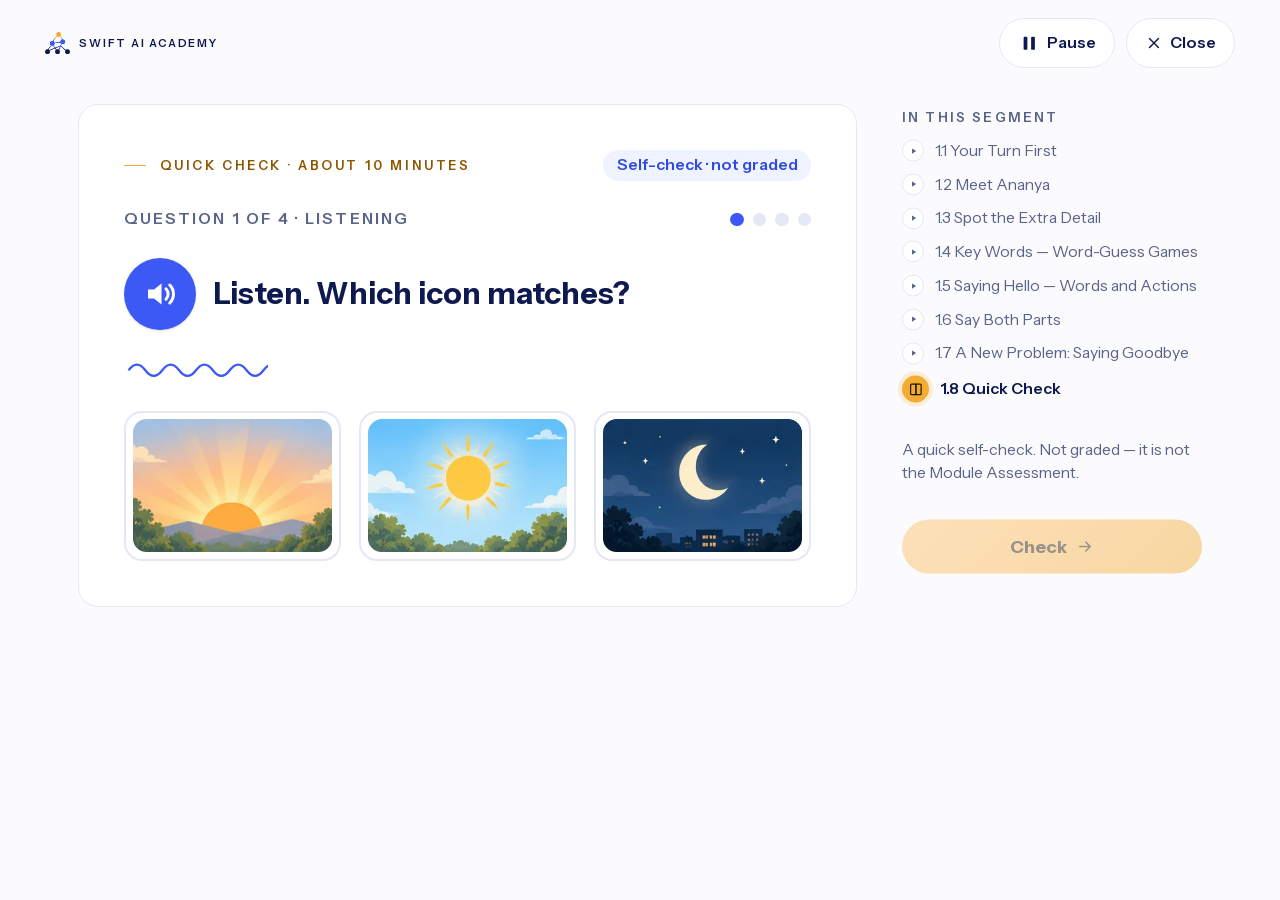
==== index.html @ 7e488913 "Quiz 1: Stage 1.8 Quick Check (static site) Module 1, Segment 1, Stage 1.8 (COM-M1-QZ-01) in the Swi" ====
<!DOCTYPE html><html lang="en" class="Vgh3NW_variable NKU_Lq_variable h-full antialiased"><head><meta charSet="utf-8"/><meta name="viewport" content="width=device-width, initial-scale=1"/><link rel="preload" href="./_next/static/media/dc6d2a64e9dbf3bc-s.p.3mjzw95c0-_52.woff2" as="font" crossorigin="" type="font/woff2"/><link rel="preload" href="./_next/static/media/f06bf9da926bae75-s.p.2874ccu1_u7jf.woff2" as="font" crossorigin="" type="font/woff2"/><link rel="stylesheet" href="./_next/static/chunks/2zekcotktfv7-.css" data-precedence="next"/><link rel="preload" as="script" fetchPriority="low" href="./_next/static/chunks/3333gs1h_w689.js"/><script src="./_next/static/chunks/40dt_obvaaqts.js" async=""></script><script src="./_next/static/chunks/3dmm3v_fq28gc.js" async=""></script><script src="./_next/static/chunks/turbopack-1gg8ko_ilveme.js" async=""></script><script src="./_next/static/chunks/0umf92h1sb77c.js" async=""></script><script src="./_next/static/chunks/3n9d0jn3egh4s.js" async=""></script><title>Meeting Someone New</title><meta name="description" content="Everyday Workplace Communication — Module 1, Segment 1, Stages 1.1–1.8."/><link rel="icon" href="/favicon.ico?favicon.117ezoe8m31dk.ico" sizes="48x48" type="image/x-icon"/><meta name="next-size-adjust" content=""/><script src="./_next/static/chunks/0cz1d0mv5g_q7.js" noModule=""></script></head><body class="min-h-full"><div hidden=""><!--$--><!--/$--></div><!--$--><!--/$--><script id="_R_">(globalThis["TURBOPACK"] || (globalThis["TURBOPACK"] = [])).push({"otherChunks":["static/chunks/3333gs1h_w689.js","static/chunks/40dt_obvaaqts.js","static/chunks/3dmm3v_fq28gc.js"],"runtimeModuleIds":[94553]});</script><script src="./_next/static/chunks/3333gs1h_w689.js" async=""></script><script>(self.__next_f=self.__next_f||[]).push([0])</script><script>self.__next_f.push([1,"1:\"$Sreact.fragment\"\n2:\"./_next/static/chunks/0umf92h1sb77c.js\"\n3:I[39756,[\"$2\"],\"default\"]\n4:I[37457,[\"$2\"],\"default\"]\n6:\"./_next/static/chunks/3n9d0jn3egh4s.js\"\n7:I[2035,[\"$2\",\"$6\"],\"StandaloneStage\"]\n8:I[97367,[\"$2\"],\"OutletBoundary\"]\n9:\"$Sreact.suspense\"\nb:\"ViewportBoundary\"\nc:I[97367,[\"$2\"],\"$b\"]\ne:\"MetadataBoundary\"\nf:I[97367,[\"$2\"],\"$e\"]\n11:I[68027,[\"$2\"],\"default\",1]\n:HL[\"./_next/static/chunks/2zekcotktfv7-.css\",\"style\"]\n:HL[\"./_next/static/media/dc6d2a64e9dbf3bc-s.p.3mjzw95c0-_52.woff2\",\"font\",{\"crossOrigin\":\"\",\"type\":\"font/woff2\"}]\n:HL[\"./_next/static/media/f06bf9da926bae75-s.p.2874ccu1_u7jf.woff2\",\"font\",{\"crossOrigin\":\"\",\"type\":\"font/woff2\"}]\n5:[[\"children\",{\"s\":\"__PAGE__\",\"h\":512,\"d\":{\"r\":[\"$\",\"$1\",\"c\",{\"children\":[[\"$\",\"$L7\",null,{\"entry\":\"1.8\"}],[[\"$\",\"script\",\"script-0\",{\"src\":\"./_next/static/chunks/3n9d0jn3egh4s.js\",\"async\":true,\"nonce\":\"$undefined\"}]],[\"$\",\"$L8\",null,{\"children\":[\"$\",\"$9\",null,{\"name\":\"Next.MetadataOutlet\",\"children\":\"$@a\"}]}]]}],\"p\":false,\"v\":null}}]]\n0:{\"P\":null,\"c\":[\"\",\"\"],\"q\":\"\",\"i\":false,\"t\":{\"t\":{\"s\":\"\",\"h\":528,\"d\":{\"r\":[\"$\",\"$1\",\"c\",{\"children\":[[[\"$\",\"link\",\"0\",{\"rel\":\"stylesheet\",\"href\":\"./_next/static/chunks/2zekcotktfv7-.css\",\"precedence\":\"next\",\"crossOrigin\":\"$undefined\",\"nonce\":\"$undefined\"}],[\"$\",\"script\",\"script-0\",{\"src\":\"./_next/static/chunks/0umf92h1sb77c.js\",\"async\":true,\"nonce\":\"$undefined\"}]],[\"$\",\"html\",null,{\"lang\":\"en\",\"className\":\"Vgh3NW_variable NKU_Lq_variable h-full antialiased\",\"children\":[\"$\",\"body\",null,{\"className\":\"min-h-full\",\"children\":[\"$\",\"$L3\",null,{\"parallelRouterKey\":\"children\",\"error\":\"$undefined\",\"errorStyles\":\"$undefined\",\"errorScripts\":\"$undefined\",\"template\":[\"$\",\"$L4\",null,{}],\"templateStyles\":\"$undefined\",\"templateScripts\":\"$undefined\",\"notFound\":[[[\"$\",\"title\",null,{\"children\":\"404: This page could not be found.\"}],[\"$\",\"div\",null,{\"style\":{\"fontFamily\":\"system-ui,\\\"Segoe UI\\\",Roboto,Helvetica,Arial,sans-serif,\\\"Apple Color Emoji\\\",\\\"Segoe UI Emoji\\\"\",\"height\":\"100vh\",\"textAlign\":\"center\",\"display\":\"flex\",\"flexDirection\":\"column\",\"alignItems\":\"center\",\"justifyContent\":\"center\"},\"children\":[\"$\",\"div\",null,{\"children\":[[\"$\",\"style\",null,{\"dangerouslySetInnerHTML\":{\"__html\":\"body{color:#000;background:#fff;margin:0}.next-error-h1{border-right:1px solid rgba(0,0,0,.3)}@media (prefers-color-scheme:dark){body{color:#fff;background:#000}.next-error-h1{border-right:1px solid rgba(255,255,255,.3)}}\"}}],[\"$\",\"h1\",null,{\"className\":\"next-error-h1\",\"style\":{\"display\":\"inline-block\",\"margin\":\"0 20px 0 0\",\"padding\":\"0 23px 0 0\",\"fontSize\":24,\"fontWeight\":500,\"verticalAlign\":\"top\",\"lineHeight\":\"49px\"},\"children\":404}],[\"$\",\"div\",null,{\"style\":{\"display\":\"inline-block\"},\"children\":[\"$\",\"h2\",null,{\"style\":{\"fontSize\":14,\"fontWeight\":400,\"lineHeight\":\"49px\",\"margin\":0},\"children\":\"This page could not be found.\"}]}]]}]}]],[]],\"forbidden\":\"$undefined\",\"unauthorized\":\"$undefined\"}]}]}]]}],\"p\":false,\"v\":null},\"c\":\"$Q5\"},\"h\":{\"r\":[\"$\",\"$1\",\"h\",{\"children\":[null,[\"$\",\"$Lc\",null,{\"children\":\"$Ld\"}],[\"$\",\"$Lf\",null,{\"children\":[[\"$\",\"div\",null,{\"hidden\":true,\"children\":[\"$\",\"$9\",null,{\"name\":\"Next.Metadata\",\"children\":\"$L10\"}]}],null]}],[\"$\",\"meta\",null,{\"name\":\"next-size-adjust\",\"content\":\"\"}]]}],\"p\":false,\"v\":null}},\"m\":\"$undefined\",\"G\":[\"$11\",[[\"$\",\"link\",\"0\",{\"rel\":\"stylesheet\",\"href\":\"./_next/static/chunks/2zekcotktfv7-.css\",\"precedence\":\"next\",\"crossOrigin\":\"$undefined\",\"nonce\":\"$undefined\"}]]],\"S\":true,\"r\":\"$undefined\",\"s\":\"$undefined\",\"a\":\"$undefined\",\"l\":\"$undefined\",\"p\":\"$undefined\",\"d\":\"$undefined\",\"b\":\"nm22afV9QhlVE7c2vK9z-\"}\nd:[[\"$\",\"meta\",\"0\",{\"charSet\":\"utf-8\"}],[\"$\",\"meta\",\"1\",{\"name\":\"viewport\",\"content\":\"width=device-width, initial-scale=1\"}]]\n12:I[27201,[\"$2\"],\"IconMark\"]\na:null\n10:[[\"$\",\"title\",\"0\",{\"children\":\"Meeting Someone New\"}],[\"$\",\"meta\",\"1\",{\"name\":\"description\",\"content\":\"Everyday Workplace Communication — Module 1, Segment 1, Stages 1.1–1.8.\"}],[\"$\",\"link\",\"2\",{\"rel\":\"icon\",\"href\":\"/favicon.ico?favicon.117ezoe8m31dk.ico\",\"sizes\":\"48x48\",\"type\":\"image/x-icon\"}],[\"$\",\"$L12\",\"3\",{}]]\n"])</script></body></html>
---- _next/static/chunks/2zekcotktfv7-.css ----
@font-face{font-family:Noto Sans;font-style:normal;font-weight:400;font-stretch:100%;font-display:swap;src:url(../media/d0daeb77ad486505-s.1qp4msj8oy5kg.woff2)format("woff2");unicode-range:U+460-52F,U+1C80-1C8A,U+20B4,U+2DE0-2DFF,U+A640-A69F,U+FE2E-FE2F}@font-face{font-family:Noto Sans;font-style:normal;font-weight:400;font-stretch:100%;font-display:swap;src:url(../media/13c8bea787795a91-s.1undqm_-sukdc.woff2)format("woff2");unicode-range:U+301,U+400-45F,U+490-491,U+4B0-4B1,U+2116}@font-face{font-family:Noto Sans;font-style:normal;font-weight:400;font-stretch:100%;font-display:swap;src:url(../media/fb34704f4f4f68ab-s.3giajfo5uv2ys.woff2)format("woff2");unicode-range:U+900-97F,U+1CD0-1CF4,U+1CF7-1CF9,U+200C-200D,U+20A8,U+20B9,U+20F0,U+25CC,U+A830-A839,U+A8E0-A8FF,U+11B00-11B0A}@font-face{font-family:Noto Sans;font-style:normal;font-weight:400;font-stretch:100%;font-display:swap;src:url(../media/26229c3b890d5b41-s.2bg48w3oiort5.woff2)format("woff2");unicode-range:U+1F??}@font-face{font-family:Noto Sans;font-style:normal;font-weight:400;font-stretch:100%;font-display:swap;src:url(../media/ec173da4e4ac482c-s.1f0d9os9qfevp.woff2)format("woff2");unicode-range:U+370-377,U+37A-37F,U+384-38A,U+38C,U+38E-3A1,U+3A3-3FF}@font-face{font-family:Noto Sans;font-style:normal;font-weight:400;font-stretch:100%;font-display:swap;src:url(../media/eca1cc1e672884b5-s.28-lxb4pyxwvn.woff2)format("woff2");unicode-range:U+102-103,U+110-111,U+128-129,U+168-169,U+1A0-1A1,U+1AF-1B0,U+300-301,U+303-304,U+308-309,U+323,U+329,U+1EA0-1EF9,U+20AB}@font-face{font-family:Noto Sans;font-style:normal;font-weight:400;font-stretch:100%;font-display:swap;src:url(../media/05ce0245cbf07d46-s.1__0ydqd-xg_4.woff2)format("woff2");unicode-range:U+100-2BA,U+2BD-2C5,U+2C7-2CC,U+2CE-2D7,U+2DD-2FF,U+304,U+308,U+329,U+1D00-1DBF,U+1E00-1E9F,U+1EF2-1EFF,U+2020,U+20A0-20AB,U+20AD-20C4,U+2113,U+2C60-2C7F,U+A720-A7FF}@font-face{font-family:Noto Sans;font-style:normal;font-weight:400;font-stretch:100%;font-display:swap;src:url(../media/dc6d2a64e9dbf3bc-s.p.3mjzw95c0-_52.woff2)format("woff2");unicode-range:U+??,U+131,U+152-153,U+2BB-2BC,U+2C6,U+2DA,U+2DC,U+304,U+308,U+329,U+2000-206F,U+20AC,U+2122,U+2191,U+2193,U+2212,U+2215,U+FEFF,U+FFFD}@font-face{font-family:Noto Sans;font-style:normal;font-weight:500;font-stretch:100%;font-display:swap;src:url(../media/d0daeb77ad486505-s.1qp4msj8oy5kg.woff2)format("woff2");unicode-range:U+460-52F,U+1C80-1C8A,U+20B4,U+2DE0-2DFF,U+A640-A69F,U+FE2E-FE2F}@font-face{font-family:Noto Sans;font-style:normal;font-weight:500;font-stretch:100%;font-display:swap;src:url(../media/13c8bea787795a91-s.1undqm_-sukdc.woff2)format("woff2");unicode-range:U+301,U+400-45F,U+490-491,U+4B0-4B1,U+2116}@font-face{font-family:Noto Sans;font-style:normal;font-weight:500;font-stretch:100%;font-display:swap;src:url(../media/fb34704f4f4f68ab-s.3giajfo5uv2ys.woff2)format("woff2");unicode-range:U+900-97F,U+1CD0-1CF4,U+1CF7-1CF9,U+200C-200D,U+20A8,U+20B9,U+20F0,U+25CC,U+A830-A839,U+A8E0-A8FF,U+11B00-11B0A}@font-face{font-family:Noto Sans;font-style:normal;font-weight:500;font-stretch:100%;font-display:swap;src:url(../media/26229c3b890d5b41-s.2bg48w3oiort5.woff2)format("woff2");unicode-range:U+1F??}@font-face{font-family:Noto Sans;font-style:normal;font-weight:500;font-stretch:100%;font-display:swap;src:url(../media/ec173da4e4ac482c-s.1f0d9os9qfevp.woff2)format("woff2");unicode-range:U+370-377,U+37A-37F,U+384-38A,U+38C,U+38E-3A1,U+3A3-3FF}@font-face{font-family:Noto Sans;font-style:normal;font-weight:500;font-stretch:100%;font-display:swap;src:url(../media/eca1cc1e672884b5-s.28-lxb4pyxwvn.woff2)format("woff2");unicode-range:U+102-103,U+110-111,U+128-129,U+168-169,U+1A0-1A1,U+1AF-1B0,U+300-301,U+303-304,U+308-309,U+323,U+329,U+1EA0-1EF9,U+20AB}@font-face{font-family:Noto Sans;font-style:normal;font-weight:500;font-stretch:100%;font-display:swap;src:url(../media/05ce0245cbf07d46-s.1__0ydqd-xg_4.woff2)format("woff2");unicode-range:U+100-2BA,U+2BD-2C5,U+2C7-2CC,U+2CE-2D7,U+2DD-2FF,U+304,U+308,U+329,U+1D00-1DBF,U+1E00-1E9F,U+1EF2-1EFF,U+2020,U+20A0-20AB,U+20AD-20C4,U+2113,U+2C60-2C7F,U+A720-A7FF}@font-face{font-family:Noto Sans;font-style:normal;font-weight:500;font-stretch:100%;font-display:swap;src:url(../media/dc6d2a64e9dbf3bc-s.p.3mjzw95c0-_52.woff2)format("woff2");unicode-range:U+??,U+131,U+152-153,U+2BB-2BC,U+2C6,U+2DA,U+2DC,U+304,U+308,U+329,U+2000-206F,U+20AC,U+2122,U+2191,U+2193,U+2212,U+2215,U+FEFF,U+FFFD}@font-face{font-family:Noto Sans;font-style:normal;font-weight:600;font-stretch:100%;font-display:swap;src:url(../media/d0daeb77ad486505-s.1qp4msj8oy5kg.woff2)format("woff2");unicode-range:U+460-52F,U+1C80-1C8A,U+20B4,U+2DE0-2DFF,U+A640-A69F,U+FE2E-FE2F}@font-face{font-family:Noto Sans;font-style:normal;font-weight:600;font-stretch:100%;font-display:swap;src:url(../media/13c8bea787795a91-s.1undqm_-sukdc.woff2)format("woff2");unicode-range:U+301,U+400-45F,U+490-491,U+4B0-4B1,U+2116}@font-face{font-family:Noto Sans;font-style:normal;font-weight:600;font-stretch:100%;font-display:swap;src:url(../media/fb34704f4f4f68ab-s.3giajfo5uv2ys.woff2)format("woff2");unicode-range:U+900-97F,U+1CD0-1CF4,U+1CF7-1CF9,U+200C-200D,U+20A8,U+20B9,U+20F0,U+25CC,U+A830-A839,U+A8E0-A8FF,U+11B00-11B0A}@font-face{font-family:Noto Sans;font-style:normal;font-weight:600;font-stretch:100%;font-display:swap;src:url(../media/26229c3b890d5b41-s.2bg48w3oiort5.woff2)format("woff2");unicode-range:U+1F??}@font-face{font-family:Noto Sans;font-style:normal;font-weight:600;font-stretch:100%;font-display:swap;src:url(../media/ec173da4e4ac482c-s.1f0d9os9qfevp.woff2)format("woff2");unicode-range:U+370-377,U+37A-37F,U+384-38A,U+38C,U+38E-3A1,U+3A3-3FF}@font-face{font-family:Noto Sans;font-style:normal;font-weight:600;font-stretch:100%;font-display:swap;src:url(../media/eca1cc1e672884b5-s.28-lxb4pyxwvn.woff2)format("woff2");unicode-range:U+102-103,U+110-111,U+128-129,U+168-169,U+1A0-1A1,U+1AF-1B0,U+300-301,U+303-304,U+308-309,U+323,U+329,U+1EA0-1EF9,U+20AB}@font-face{font-family:Noto Sans;font-style:normal;font-weight:600;font-stretch:100%;font-display:swap;src:url(../media/05ce0245cbf07d46-s.1__0ydqd-xg_4.woff2)format("woff2");unicode-range:U+100-2BA,U+2BD-2C5,U+2C7-2CC,U+2CE-2D7,U+2DD-2FF,U+304,U+308,U+329,U+1D00-1DBF,U+1E00-1E9F,U+1EF2-1EFF,U+2020,U+20A0-20AB,U+20AD-20C4,U+2113,U+2C60-2C7F,U+A720-A7FF}@font-face{font-family:Noto Sans;font-style:normal;font-weight:600;font-stretch:100%;font-display:swap;src:url(../media/dc6d2a64e9dbf3bc-s.p.3mjzw95c0-_52.woff2)format("woff2");unicode-range:U+??,U+131,U+152-153,U+2BB-2BC,U+2C6,U+2DA,U+2DC,U+304,U+308,U+329,U+2000-206F,U+20AC,U+2122,U+2191,U+2193,U+2212,U+2215,U+FEFF,U+FFFD}@font-face{font-family:Noto Sans;font-style:normal;font-weight:700;font-stretch:100%;font-display:swap;src:url(../media/d0daeb77ad486505-s.1qp4msj8oy5kg.woff2)format("woff2");unicode-range:U+460-52F,U+1C80-1C8A,U+20B4,U+2DE0-2DFF,U+A640-A69F,U+FE2E-FE2F}@font-face{font-family:Noto Sans;font-style:normal;font-weight:700;font-stretch:100%;font-display:swap;src:url(../media/13c8bea787795a91-s.1undqm_-sukdc.woff2)format("woff2");unicode-range:U+301,U+400-45F,U+490-491,U+4B0-4B1,U+2116}@font-face{font-family:Noto Sans;font-style:normal;font-weight:700;font-stretch:100%;font-display:swap;src:url(../media/fb34704f4f4f68ab-s.3giajfo5uv2ys.woff2)format("woff2");unicode-range:U+900-97F,U+1CD0-1CF4,U+1CF7-1CF9,U+200C-200D,U+20A8,U+20B9,U+20F0,U+25CC,U+A830-A839,U+A8E0-A8FF,U+11B00-11B0A}@font-face{font-family:Noto Sans;font-style:normal;font-weight:700;font-stretch:100%;font-display:swap;src:url(../media/26229c3b890d5b41-s.2bg48w3oiort5.woff2)format("woff2");unicode-range:U+1F??}@font-face{font-family:Noto Sans;font-style:normal;font-weight:700;font-stretch:100%;font-display:swap;src:url(../media/ec173da4e4ac482c-s.1f0d9os9qfevp.woff2)format("woff2");unicode-range:U+370-377,U+37A-37F,U+384-38A,U+38C,U+38E-3A1,U+3A3-3FF}@font-face{font-family:Noto Sans;font-style:normal;font-weight:700;font-stretch:100%;font-display:swap;src:url(../media/eca1cc1e672884b5-s.28-lxb4pyxwvn.woff2)format("woff2");unicode-range:U+102-103,U+110-111,U+128-129,U+168-169,U+1A0-1A1,U+1AF-1B0,U+300-301,U+303-304,U+308-309,U+323,U+329,U+1EA0-1EF9,U+20AB}@font-face{font-family:Noto Sans;font-style:normal;font-weight:700;font-stretch:100%;font-display:swap;src:url(../media/05ce0245cbf07d46-s.1__0ydqd-xg_4.woff2)format("woff2");unicode-range:U+100-2BA,U+2BD-2C5,U+2C7-2CC,U+2CE-2D7,U+2DD-2FF,U+304,U+308,U+329,U+1D00-1DBF,U+1E00-1E9F,U+1EF2-1EFF,U+2020,U+20A0-20AB,U+20AD-20C4,U+2113,U+2C60-2C7F,U+A720-A7FF}@font-face{font-family:Noto Sans;font-style:normal;font-weight:700;font-stretch:100%;font-display:swap;src:url(../media/dc6d2a64e9dbf3bc-s.p.3mjzw95c0-_52.woff2)format("woff2");unicode-range:U+??,U+131,U+152-153,U+2BB-2BC,U+2C6,U+2DA,U+2DC,U+304,U+308,U+329,U+2000-206F,U+20AC,U+2122,U+2191,U+2193,U+2212,U+2215,U+FEFF,U+FFFD}@font-face{font-family:Noto Sans Fallback;src:local(Arial);ascent-override:100.54%;descent-override:27.56%;line-gap-override:0.0%;size-adjust:106.33%}.Vgh3NW_className{font-family:Noto Sans,Noto Sans Fallback;font-style:normal}.Vgh3NW_variable{--font-noto:"Noto Sans", "Noto Sans Fallback"}
@font-face{font-family:Instrument Sans;font-style:normal;font-weight:400;font-stretch:100%;font-display:swap;src:url(../media/c7f47671e39f7787-s.0klc_mi0-5f4_.woff2)format("woff2");unicode-range:U+100-2BA,U+2BD-2C5,U+2C7-2CC,U+2CE-2D7,U+2DD-2FF,U+304,U+308,U+329,U+1D00-1DBF,U+1E00-1E9F,U+1EF2-1EFF,U+2020,U+20A0-20AB,U+20AD-20C4,U+2113,U+2C60-2C7F,U+A720-A7FF}@font-face{font-family:Instrument Sans;font-style:normal;font-weight:400;font-stretch:100%;font-display:swap;src:url(../media/f06bf9da926bae75-s.p.2874ccu1_u7jf.woff2)format("woff2");unicode-range:U+??,U+131,U+152-153,U+2BB-2BC,U+2C6,U+2DA,U+2DC,U+304,U+308,U+329,U+2000-206F,U+20AC,U+2122,U+2191,U+2193,U+2212,U+2215,U+FEFF,U+FFFD}@font-face{font-family:Instrument Sans;font-style:normal;font-weight:500;font-stretch:100%;font-display:swap;src:url(../media/c7f47671e39f7787-s.0klc_mi0-5f4_.woff2)format("woff2");unicode-range:U+100-2BA,U+2BD-2C5,U+2C7-2CC,U+2CE-2D7,U+2DD-2FF,U+304,U+308,U+329,U+1D00-1DBF,U+1E00-1E9F,U+1EF2-1EFF,U+2020,U+20A0-20AB,U+20AD-20C4,U+2113,U+2C60-2C7F,U+A720-A7FF}@font-face{font-family:Instrument Sans;font-style:normal;font-weight:500;font-stretch:100%;font-display:swap;src:url(../media/f06bf9da926bae75-s.p.2874ccu1_u7jf.woff2)format("woff2");unicode-range:U+??,U+131,U+152-153,U+2BB-2BC,U+2C6,U+2DA,U+2DC,U+304,U+308,U+329,U+2000-206F,U+20AC,U+2122,U+2191,U+2193,U+2212,U+2215,U+FEFF,U+FFFD}@font-face{font-family:Instrument Sans;font-style:normal;font-weight:600;font-stretch:100%;font-display:swap;src:url(../media/c7f47671e39f7787-s.0klc_mi0-5f4_.woff2)format("woff2");unicode-range:U+100-2BA,U+2BD-2C5,U+2C7-2CC,U+2CE-2D7,U+2DD-2FF,U+304,U+308,U+329,U+1D00-1DBF,U+1E00-1E9F,U+1EF2-1EFF,U+2020,U+20A0-20AB,U+20AD-20C4,U+2113,U+2C60-2C7F,U+A720-A7FF}@font-face{font-family:Instrument Sans;font-style:normal;font-weight:600;font-stretch:100%;font-display:swap;src:url(../media/f06bf9da926bae75-s.p.2874ccu1_u7jf.woff2)format("woff2");unicode-range:U+??,U+131,U+152-153,U+2BB-2BC,U+2C6,U+2DA,U+2DC,U+304,U+308,U+329,U+2000-206F,U+20AC,U+2122,U+2191,U+2193,U+2212,U+2215,U+FEFF,U+FFFD}@font-face{font-family:Instrument Sans;font-style:normal;font-weight:700;font-stretch:100%;font-display:swap;src:url(../media/c7f47671e39f7787-s.0klc_mi0-5f4_.woff2)format("woff2");unicode-range:U+100-2BA,U+2BD-2C5,U+2C7-2CC,U+2CE-2D7,U+2DD-2FF,U+304,U+308,U+329,U+1D00-1DBF,U+1E00-1E9F,U+1EF2-1EFF,U+2020,U+20A0-20AB,U+20AD-20C4,U+2113,U+2C60-2C7F,U+A720-A7FF}@font-face{font-family:Instrument Sans;font-style:normal;font-weight:700;font-stretch:100%;font-display:swap;src:url(../media/f06bf9da926bae75-s.p.2874ccu1_u7jf.woff2)format("woff2");unicode-range:U+??,U+131,U+152-153,U+2BB-2BC,U+2C6,U+2DA,U+2DC,U+304,U+308,U+329,U+2000-206F,U+20AC,U+2122,U+2191,U+2193,U+2212,U+2215,U+FEFF,U+FFFD}@font-face{font-family:Instrument Sans Fallback;src:local(Arial);ascent-override:94.42%;descent-override:24.33%;line-gap-override:0.0%;size-adjust:102.74%}.NKU_Lq_className{font-family:Instrument Sans,Instrument Sans Fallback;font-style:normal}.NKU_Lq_variable{--font-instrument:"Instrument Sans", "Instrument Sans Fallback"}
@layer properties{@supports (((-webkit-hyphens:none)) and (not (margin-trim:inline))) or ((-moz-orient:inline) and (not (color:rgb(from red r g b)))){*,:before,:after,::backdrop{--tw-translate-x:0;--tw-translate-y:0;--tw-translate-z:0;--tw-scale-x:1;--tw-scale-y:1;--tw-scale-z:1;--tw-border-style:solid;--tw-leading:initial;--tw-font-weight:initial;--tw-tracking:initial;--tw-ordinal:initial;--tw-slashed-zero:initial;--tw-numeric-figure:initial;--tw-numeric-spacing:initial;--tw-numeric-fraction:initial;--tw-shadow:0 0 #0000;--tw-shadow-color:initial;--tw-shadow-alpha:100%;--tw-inset-shadow:0 0 #0000;--tw-inset-shadow-color:initial;--tw-inset-shadow-alpha:100%;--tw-ring-color:initial;--tw-ring-shadow:0 0 #0000;--tw-inset-ring-color:initial;--tw-inset-ring-shadow:0 0 #0000;--tw-ring-inset:initial;--tw-ring-offset-width:0px;--tw-ring-offset-color:#fff;--tw-ring-offset-shadow:0 0 #0000;--tw-blur:initial;--tw-brightness:initial;--tw-contrast:initial;--tw-grayscale:initial;--tw-hue-rotate:initial;--tw-invert:initial;--tw-opacity:initial;--tw-saturate:initial;--tw-sepia:initial;--tw-drop-shadow:initial;--tw-drop-shadow-color:initial;--tw-drop-shadow-alpha:100%;--tw-drop-shadow-size:initial;--tw-backdrop-blur:initial;--tw-backdrop-brightness:initial;--tw-backdrop-contrast:initial;--tw-backdrop-grayscale:initial;--tw-backdrop-hue-rotate:initial;--tw-backdrop-invert:initial;--tw-backdrop-opacity:initial;--tw-backdrop-saturate:initial;--tw-backdrop-sepia:initial;--tw-duration:initial;--tw-content:"";--tw-outline-style:solid}}}@layer theme{:root,:host{--font-mono:ui-monospace, SFMono-Regular, Menlo, Monaco, Consolas, "Liberation Mono", "Courier New", monospace;--color-white:#fff;--spacing:.25rem;--container-sm:24rem;--container-md:28rem;--container-xl:36rem;--container-2xl:42rem;--container-3xl:48rem;--container-4xl:56rem;--container-5xl:64rem;--container-7xl:80rem;--text-xs:.75rem;--text-xs--line-height:calc(1 / .75);--text-sm:.875rem;--text-sm--line-height:calc(1.25 / .875);--text-base:1rem;--text-base--line-height:calc(1.5 / 1);--text-lg:1.125rem;--text-lg--line-height:calc(1.75 / 1.125);--text-xl:1.25rem;--text-xl--line-height:calc(1.75 / 1.25);--text-2xl:1.5rem;--text-2xl--line-height:calc(2 / 1.5);--text-3xl:1.875rem;--text-3xl--line-height:calc(2.25 / 1.875);--text-4xl:2.25rem;--text-4xl--line-height:calc(2.5 / 2.25);--text-5xl:3rem;--text-5xl--line-height:1;--font-weight-normal:400;--font-weight-semibold:600;--font-weight-bold:700;--tracking-wide:.025em;--tracking-widest:.1em;--leading-tight:1.25;--leading-snug:1.375;--leading-relaxed:1.625;--radius-sm:.25rem;--radius-md:.375rem;--radius-lg:.5rem;--radius-xl:.75rem;--radius-2xl:1rem;--radius-3xl:1.5rem;--blur-sm:8px;--default-transition-duration:.15s;--default-transition-timing-function:cubic-bezier(.4, 0, .2, 1);--default-font-family:var(--font-noto), ui-sans-serif, system-ui, sans-serif;--default-mono-font-family:var(--font-mono)}}@layer base{*,:after,:before,::backdrop{box-sizing:border-box;border:0 solid;margin:0;padding:0}::file-selector-button{box-sizing:border-box;border:0 solid;margin:0;padding:0}html,:host{-webkit-text-size-adjust:100%;tab-size:4;line-height:1.5;font-family:var(--default-font-family,-apple-system, BlinkMacSystemFont, "Segoe UI", Roboto, "Helvetica Neue", "Noto Sans", Arial, sans-serif, "Apple Color Emoji", "Segoe UI Emoji", "Segoe UI Symbol", "Noto Color Emoji");font-feature-settings:var(--default-font-feature-settings,normal);font-variation-settings:var(--default-font-variation-settings,normal);-webkit-tap-highlight-color:transparent}hr{height:0;color:inherit;border-top-width:1px}abbr:where([title]){-webkit-text-decoration:underline dotted;text-decoration:underline dotted}h1,h2,h3,h4,h5,h6{font-size:inherit;font-weight:inherit}a{color:inherit;-webkit-text-decoration:inherit;-webkit-text-decoration:inherit;-webkit-text-decoration:inherit;-webkit-text-decoration:inherit;text-decoration:inherit}b,strong{font-weight:bolder}code,kbd,samp,pre{font-family:var(--default-mono-font-family,ui-monospace, SFMono-Regular, Menlo, Monaco, Consolas, "Liberation Mono", "Courier New", monospace);font-feature-settings:var(--default-mono-font-feature-settings,normal);font-variation-settings:var(--default-mono-font-variation-settings,normal);font-size:1em}small{font-size:80%}sub,sup{vertical-align:baseline;font-size:75%;line-height:0;position:relative}sub{bottom:-.25em}sup{top:-.5em}table{text-indent:0;border-color:inherit;border-collapse:collapse}:-moz-focusring:where(:not(iframe)){outline:auto}progress{vertical-align:baseline}summary{display:list-item}ol,ul,menu{list-style:none}img,svg,video,canvas,audio,iframe,embed,object{vertical-align:middle;display:block}img,video{max-width:100%;height:auto}button,input,select,optgroup,textarea{font:inherit;font-feature-settings:inherit;font-variation-settings:inherit;letter-spacing:inherit;color:inherit;opacity:1;background-color:#0000;border-radius:0}::file-selector-button{font:inherit;font-feature-settings:inherit;font-variation-settings:inherit;letter-spacing:inherit;color:inherit;opacity:1;background-color:#0000;border-radius:0}:where(select:is([multiple],[size])) optgroup{font-weight:bolder}:where(select:is([multiple],[size])) optgroup option{padding-inline-start:20px}::file-selector-button{margin-inline-end:4px}::placeholder{opacity:1}@supports (not ((-webkit-appearance:-apple-pay-button))) or (contain-intrinsic-size:1px){::placeholder{color:currentColor}@supports (color:color-mix(in lab, red, red)){::placeholder{color:color-mix(in oklab, currentcolor 50%, transparent)}}}textarea{resize:vertical}::-webkit-search-decoration{-webkit-appearance:none}::-webkit-date-and-time-value{min-height:1lh;text-align:inherit}::-webkit-datetime-edit{display:inline-flex}::-webkit-datetime-edit-fields-wrapper{padding:0}::-webkit-datetime-edit{padding-block:0}::-webkit-datetime-edit-year-field{padding-block:0}::-webkit-datetime-edit-month-field{padding-block:0}::-webkit-datetime-edit-day-field{padding-block:0}::-webkit-datetime-edit-hour-field{padding-block:0}::-webkit-datetime-edit-minute-field{padding-block:0}::-webkit-datetime-edit-second-field{padding-block:0}::-webkit-datetime-edit-millisecond-field{padding-block:0}::-webkit-datetime-edit-meridiem-field{padding-block:0}::-webkit-calendar-picker-indicator{line-height:1}:-moz-ui-invalid{box-shadow:none}button,input:where([type=button],[type=reset],[type=submit]){appearance:button}::file-selector-button{appearance:button}::-webkit-inner-spin-button{height:auto}::-webkit-outer-spin-button{height:auto}[hidden]:where(:not([hidden=until-found])){display:none!important}}@layer components{.btn-main{min-height:calc(var(--spacing) * 14);min-width:calc(var(--spacing) * 32);justify-content:center;align-items:center;gap:calc(var(--spacing) * 2);background-color:var(--primary);padding-inline:calc(var(--spacing) * 7);font-size:var(--text-lg);line-height:var(--tw-leading,var(--text-lg--line-height));--tw-font-weight:var(--font-weight-bold);font-weight:var(--font-weight-bold);color:var(--color-white);--tw-shadow:0 4px 6px -1px var(--tw-shadow-color,#0000001a), 0 2px 4px -2px var(--tw-shadow-color,#0000001a);box-shadow:var(--tw-inset-shadow), var(--tw-inset-ring-shadow), var(--tw-ring-offset-shadow), var(--tw-ring-shadow), var(--tw-shadow);transition-property:color,background-color,border-color,outline-color,text-decoration-color,fill,stroke,--tw-gradient-from,--tw-gradient-via,--tw-gradient-to,opacity,box-shadow,transform,translate,scale,rotate,filter,-webkit-backdrop-filter,backdrop-filter,display,content-visibility,overlay,pointer-events;transition-timing-function:var(--tw-ease,var(--default-transition-timing-function));transition-duration:var(--tw-duration,var(--default-transition-duration));border-radius:2147483647px;display:inline-flex}@media (hover:hover){.btn-main:hover{background-color:var(--primary-hover)}}.btn-main:focus-visible{outline-style:var(--tw-outline-style);outline-width:1px;outline-style:var(--tw-outline-style);outline-offset:2px;outline-width:4px;outline-color:var(--heading)}.btn-main:disabled{cursor:not-allowed;--tw-shadow:0 0 #0000;box-shadow:var(--tw-inset-shadow), var(--tw-inset-ring-shadow), var(--tw-ring-offset-shadow), var(--tw-ring-shadow), var(--tw-shadow);background-color:#9aa6b8}.btn-secondary{min-height:calc(var(--spacing) * 12);justify-content:center;align-items:center;gap:calc(var(--spacing) * 2);border-style:var(--tw-border-style);border-width:2px;border-color:var(--primary);background-color:var(--color-white);padding-inline:calc(var(--spacing) * 5);font-size:var(--text-lg);line-height:var(--tw-leading,var(--text-lg--line-height));--tw-font-weight:var(--font-weight-semibold);font-weight:var(--font-weight-semibold);color:var(--primary);transition-property:color,background-color,border-color,outline-color,text-decoration-color,fill,stroke,--tw-gradient-from,--tw-gradient-via,--tw-gradient-to,opacity,box-shadow,transform,translate,scale,rotate,filter,-webkit-backdrop-filter,backdrop-filter,display,content-visibility,overlay,pointer-events;transition-timing-function:var(--tw-ease,var(--default-transition-timing-function));transition-duration:var(--tw-duration,var(--default-transition-duration));border-radius:2147483647px;display:inline-flex}@media (hover:hover){.btn-secondary:hover{background-color:var(--select-bg)}}.btn-secondary:focus-visible{outline-style:var(--tw-outline-style);outline-width:1px;outline-style:var(--tw-outline-style);outline-offset:2px;outline-width:4px;outline-color:var(--heading)}.btn-secondary:disabled{opacity:.5}.btn-quiet{min-height:calc(var(--spacing) * 11);justify-content:center;align-items:center;gap:calc(var(--spacing) * 2);background-color:var(--select-bg);padding-inline:calc(var(--spacing) * 4);font-size:var(--text-base);line-height:var(--tw-leading,var(--text-base--line-height));--tw-font-weight:var(--font-weight-semibold);font-weight:var(--font-weight-semibold);color:var(--primary);transition-property:color,background-color,border-color,outline-color,text-decoration-color,fill,stroke,--tw-gradient-from,--tw-gradient-via,--tw-gradient-to,opacity,box-shadow,transform,translate,scale,rotate,filter,-webkit-backdrop-filter,backdrop-filter,display,content-visibility,overlay,pointer-events;transition-timing-function:var(--tw-ease,var(--default-transition-timing-function));transition-duration:var(--tw-duration,var(--default-transition-duration));border-radius:2147483647px;display:inline-flex}@media (hover:hover){.btn-quiet:hover{--tw-brightness:brightness(95%);filter:var(--tw-blur,) var(--tw-brightness,) var(--tw-contrast,) var(--tw-grayscale,) var(--tw-hue-rotate,) var(--tw-invert,) var(--tw-saturate,) var(--tw-sepia,) var(--tw-drop-shadow,)}}.btn-quiet:focus-visible{outline-style:var(--tw-outline-style);outline-width:1px;outline-style:var(--tw-outline-style);outline-offset:2px;outline-width:4px;outline-color:var(--heading)}.btn-quiet:disabled{opacity:.5}.chip{min-height:calc(var(--spacing) * 14);justify-content:center;align-items:center;gap:calc(var(--spacing) * 3);border-radius:var(--radius-2xl);border-style:var(--tw-border-style);border-width:2px;border-color:var(--border);background-color:var(--color-white);padding-inline:calc(var(--spacing) * 5);padding-block:calc(var(--spacing) * 3);text-align:center;font-size:var(--text-xl);line-height:var(--tw-leading,var(--text-xl--line-height));--tw-font-weight:var(--font-weight-semibold);font-weight:var(--font-weight-semibold);color:var(--heading);transition-property:color,background-color,border-color,outline-color,text-decoration-color,fill,stroke,--tw-gradient-from,--tw-gradient-via,--tw-gradient-to,opacity,box-shadow,transform,translate,scale,rotate,filter,-webkit-backdrop-filter,backdrop-filter,display,content-visibility,overlay,pointer-events;transition-timing-function:var(--tw-ease,var(--default-transition-timing-function));transition-duration:var(--tw-duration,var(--default-transition-duration));display:flex;position:relative}@media (hover:hover){.chip:hover{border-color:var(--primary)}}.chip:focus-visible{outline-style:var(--tw-outline-style);outline-width:1px;outline-style:var(--tw-outline-style);outline-offset:2px;outline-width:4px;outline-color:var(--heading)}.chip:disabled{cursor:default}.chip[data-state=selected]{border-color:var(--primary);background-color:var(--select-bg)}.chip[data-state=right]{border-color:var(--success);background-color:var(--success-bg)}.chip[data-state=wrong]{border-color:var(--amber-border);background-color:var(--amber-bg);animation:.4s ease-in-out shake}.card{border-style:var(--tw-border-style);border-width:1px;border-color:var(--border);background-color:var(--color-white);padding:calc(var(--spacing) * 5);--tw-shadow:0 1px 3px 0 var(--tw-shadow-color,#0000001a), 0 1px 2px -1px var(--tw-shadow-color,#0000001a);box-shadow:var(--tw-inset-shadow), var(--tw-inset-ring-shadow), var(--tw-ring-offset-shadow), var(--tw-ring-shadow), var(--tw-shadow);border-radius:20px}@media (min-width:40rem){.card{padding:calc(var(--spacing) * 6)}}.text-input{border-radius:var(--radius-2xl);border-style:var(--tw-border-style);border-width:2px;border-color:var(--border);background-color:var(--color-white);width:100%;padding-inline:calc(var(--spacing) * 4);padding-block:calc(var(--spacing) * 3);font-size:var(--text-lg);line-height:var(--tw-leading,var(--text-lg--line-height));color:var(--heading)}.text-input::placeholder{color:#7c8496}.text-input:focus{border-color:var(--primary);--tw-outline-style:none;outline-style:none}.text-input:focus-visible{outline-style:var(--tw-outline-style);outline-width:1px;outline-style:var(--tw-outline-style);outline-offset:1px;outline-width:4px;outline-color:var(--primary)}.reading{font-size:20px;line-height:1.6}.btn-mic{background-color:var(--primary);color:var(--color-white);--tw-shadow:0 10px 15px -3px var(--tw-shadow-color,#0000001a), 0 4px 6px -4px var(--tw-shadow-color,#0000001a);box-shadow:var(--tw-inset-shadow), var(--tw-inset-ring-shadow), var(--tw-ring-offset-shadow), var(--tw-ring-shadow), var(--tw-shadow)}}@layer utilities{.visible{visibility:visible}.sr-only{clip-path:inset(50%);white-space:nowrap;border-width:0;width:1px;height:1px;margin:-1px;padding:0;position:absolute;overflow:hidden}.absolute{position:absolute}.fixed{position:fixed}.relative{position:relative}.static{position:static}.sticky{position:sticky}.inset-0{inset:0}.inset-x-4{inset-inline:calc(var(--spacing) * 4)}.top-0{top:0}.top-1\/2{top:50%}.top-2{top:calc(var(--spacing) * 2)}.top-3{top:calc(var(--spacing) * 3)}.top-full{top:100%}.right-2{right:calc(var(--spacing) * 2)}.right-3{right:calc(var(--spacing) * 3)}.right-8{right:calc(var(--spacing) * 8)}.-bottom-2\.5{bottom:calc(var(--spacing) * -2.5)}.bottom-0{bottom:0}.bottom-3{bottom:calc(var(--spacing) * 3)}.bottom-4{bottom:calc(var(--spacing) * 4)}.-left-2\.5{left:calc(var(--spacing) * -2.5)}.left-3{left:calc(var(--spacing) * 3)}.left-8{left:calc(var(--spacing) * 8)}.z-10{z-index:10}.z-20{z-index:20}.z-30{z-index:30}.z-50{z-index:50}.col-span-2{grid-column:span 2/span 2}.col-start-1{grid-column-start:1}.col-start-2{grid-column-start:2}.row-start-1{grid-row-start:1}.row-start-2{grid-row-start:2}.mx-1{margin-inline:var(--spacing)}.mx-auto{margin-inline:auto}.mt-1{margin-top:var(--spacing)}.mt-2{margin-top:calc(var(--spacing) * 2)}.mt-3{margin-top:calc(var(--spacing) * 3)}.mt-4{margin-top:calc(var(--spacing) * 4)}.mt-6{margin-top:calc(var(--spacing) * 6)}.mt-10{margin-top:calc(var(--spacing) * 10)}.mr-2{margin-right:calc(var(--spacing) * 2)}.mb-1{margin-bottom:var(--spacing)}.mb-2{margin-bottom:calc(var(--spacing) * 2)}.mb-3{margin-bottom:calc(var(--spacing) * 3)}.mb-4{margin-bottom:calc(var(--spacing) * 4)}.mb-6{margin-bottom:calc(var(--spacing) * 6)}.ml-0\.5{margin-left:calc(var(--spacing) * .5)}.ml-auto{margin-left:auto}.block{display:block}.flex{display:flex}.grid{display:grid}.hidden{display:none}.inline-block{display:inline-block}.inline-flex{display:inline-flex}.inline-grid{display:inline-grid}.aspect-\[3\/2\]{aspect-ratio:3/2}.aspect-\[4\/3\]{aspect-ratio:4/3}.aspect-\[4\/5\]{aspect-ratio:4/5}.aspect-\[16\/8\]{aspect-ratio:16/8}.aspect-\[16\/9\]{aspect-ratio:16/9}.h-2{height:calc(var(--spacing) * 2)}.h-2\.5{height:calc(var(--spacing) * 2.5)}.h-3{height:calc(var(--spacing) * 3)}.h-3\.5{height:calc(var(--spacing) * 3.5)}.h-4{height:calc(var(--spacing) * 4)}.h-5{height:calc(var(--spacing) * 5)}.h-6{height:calc(var(--spacing) * 6)}.h-7{height:calc(var(--spacing) * 7)}.h-8{height:calc(var(--spacing) * 8)}.h-9{height:calc(var(--spacing) * 9)}.h-10{height:calc(var(--spacing) * 10)}.h-11{height:calc(var(--spacing) * 11)}.h-12{height:calc(var(--spacing) * 12)}.h-14{height:calc(var(--spacing) * 14)}.h-16{height:calc(var(--spacing) * 16)}.h-24{height:calc(var(--spacing) * 24)}.h-28{height:calc(var(--spacing) * 28)}.h-\[22px\]{height:22px}.h-full{height:100%}.h-px{height:1px}.max-h-\[40vh\]{max-height:40vh}.max-h-\[52vh\]{max-height:52vh}.max-h-\[60vh\]{max-height:60vh}.max-h-\[70vh\]{max-height:70vh}.min-h-5{min-height:calc(var(--spacing) * 5)}.min-h-6{min-height:calc(var(--spacing) * 6)}.min-h-10{min-height:calc(var(--spacing) * 10)}.min-h-12{min-height:calc(var(--spacing) * 12)}.min-h-14{min-height:calc(var(--spacing) * 14)}.min-h-16{min-height:calc(var(--spacing) * 16)}.min-h-20{min-height:calc(var(--spacing) * 20)}.min-h-28{min-height:calc(var(--spacing) * 28)}.min-h-32{min-height:calc(var(--spacing) * 32)}.min-h-dvh{min-height:100dvh}.min-h-full{min-height:100%}.w-2{width:calc(var(--spacing) * 2)}.w-2\.5{width:calc(var(--spacing) * 2.5)}.w-3{width:calc(var(--spacing) * 3)}.w-3\.5{width:calc(var(--spacing) * 3.5)}.w-4{width:calc(var(--spacing) * 4)}.w-5{width:calc(var(--spacing) * 5)}.w-6{width:calc(var(--spacing) * 6)}.w-7{width:calc(var(--spacing) * 7)}.w-8{width:calc(var(--spacing) * 8)}.w-9{width:calc(var(--spacing) * 9)}.w-10{width:calc(var(--spacing) * 10)}.w-12{width:calc(var(--spacing) * 12)}.w-16{width:calc(var(--spacing) * 16)}.w-24{width:calc(var(--spacing) * 24)}.w-28{width:calc(var(--spacing) * 28)}.w-32{width:calc(var(--spacing) * 32)}.w-60{width:calc(var(--spacing) * 60)}.w-\[22px\]{width:22px}.w-\[288px\]{width:288px}.w-auto{width:auto}.w-fit{width:fit-content}.w-full{width:100%}.max-w-2xl{max-width:var(--container-2xl)}.max-w-3xl{max-width:var(--container-3xl)}.max-w-4xl{max-width:var(--container-4xl)}.max-w-5xl{max-width:var(--container-5xl)}.max-w-7xl{max-width:var(--container-7xl)}.max-w-\[280px\]{max-width:280px}.max-w-\[1160px\]{max-width:1160px}.max-w-full{max-width:100%}.max-w-md{max-width:var(--container-md)}.max-w-sm{max-width:var(--container-sm)}.max-w-xl{max-width:var(--container-xl)}.min-w-0{min-width:0}.min-w-28{min-width:calc(var(--spacing) * 28)}.flex-1{flex:1}.shrink-0{flex-shrink:0}.-translate-y-1\/2{--tw-translate-y:calc(calc(1 / 2 * 100%) * -1);translate:var(--tw-translate-x) var(--tw-translate-y)}.-translate-y-2{--tw-translate-y:calc(var(--spacing) * -2);translate:var(--tw-translate-x) var(--tw-translate-y)}.scale-125{--tw-scale-x:125%;--tw-scale-y:125%;--tw-scale-z:125%;scale:var(--tw-scale-x) var(--tw-scale-y)}.scale-\[1\.04\]{scale:1.04}.rotate-45{rotate:45deg}.animate-\[pulse-ring_1\.6s_ease-out_infinite\]{animation:1.6s ease-out infinite pulse-ring}.animate-\[shake_0\.4s_ease-in-out\]{animation:.4s ease-in-out shake}.animate-\[wave_1s_linear_infinite\]{animation:1s linear infinite wave}.cursor-grab{cursor:grab}.cursor-pointer{cursor:pointer}.grid-cols-2{grid-template-columns:repeat(2,minmax(0,1fr))}.grid-cols-3{grid-template-columns:repeat(3,minmax(0,1fr))}.grid-cols-\[1fr_auto\]{grid-template-columns:1fr auto}.flex-col{flex-direction:column}.flex-wrap{flex-wrap:wrap}.place-items-center{place-items:center}.items-center{align-items:center}.items-end{align-items:flex-end}.items-start{align-items:flex-start}.justify-between{justify-content:space-between}.justify-center{justify-content:center}.justify-end{justify-content:flex-end}.justify-start{justify-content:flex-start}.gap-1{gap:var(--spacing)}.gap-2{gap:calc(var(--spacing) * 2)}.gap-2\.5{gap:calc(var(--spacing) * 2.5)}.gap-3{gap:calc(var(--spacing) * 3)}.gap-4{gap:calc(var(--spacing) * 4)}.gap-5{gap:calc(var(--spacing) * 5)}.gap-6{gap:calc(var(--spacing) * 6)}.gap-8{gap:calc(var(--spacing) * 8)}.gap-x-3{column-gap:calc(var(--spacing) * 3)}.gap-y-1{row-gap:var(--spacing)}.self-start{align-self:flex-start}.overflow-hidden{overflow:hidden}.rounded{border-radius:.25rem}.rounded-2xl{border-radius:var(--radius-2xl)}.rounded-3xl{border-radius:var(--radius-3xl)}.rounded-\[20px\]{border-radius:20px}.rounded-\[24px\]{border-radius:24px}.rounded-full{border-radius:2147483647px}.rounded-lg{border-radius:var(--radius-lg)}.rounded-md{border-radius:var(--radius-md)}.rounded-sm{border-radius:var(--radius-sm)}.rounded-xl{border-radius:var(--radius-xl)}.border{border-style:var(--tw-border-style);border-width:1px}.border-2{border-style:var(--tw-border-style);border-width:2px}.border-4{border-style:var(--tw-border-style);border-width:4px}.border-\[6px\]{border-style:var(--tw-border-style);border-width:6px}.border-t{border-top-style:var(--tw-border-style);border-top-width:1px}.border-r-2{border-right-style:var(--tw-border-style);border-right-width:2px}.border-b{border-bottom-style:var(--tw-border-style);border-bottom-width:1px}.border-b-2{border-bottom-style:var(--tw-border-style);border-bottom-width:2px}.border-l-2{border-left-style:var(--tw-border-style);border-left-width:2px}.border-dashed{--tw-border-style:dashed;border-style:dashed}.border-solid{--tw-border-style:solid;border-style:solid}.border-\[\#8e98aa\]{border-color:#8e98aa}.border-\[\#8fd0c4\]{border-color:#8fd0c4}.border-\[\#a7bfd9\]{border-color:#a7bfd9}.border-\[\#a9c4e8\]{border-color:#a9c4e8}.border-\[\#c9d3e2\]{border-color:#c9d3e2}.border-\[var\(--amber-border\)\]{border-color:var(--amber-border)}.border-\[var\(--blue-tonal-border\)\]{border-color:var(--blue-tonal-border)}.border-\[var\(--border\)\]{border-color:var(--border)}.border-\[var\(--cool-border\)\]{border-color:var(--cool-border)}.border-\[var\(--primary\)\]{border-color:var(--primary)}.border-\[var\(--success\)\]{border-color:var(--success)}.border-\[var\(--success-border\)\]{border-color:var(--success-border)}.border-\[var\(--warm-border\)\]{border-color:var(--warm-border)}.border-current{border-color:currentColor}.border-transparent{border-color:#0000}.bg-\[\#9db9dd\]{background-color:#9db9dd}.bg-\[\#10294a\]\/75{background-color:#10294abf;background-color:lab(16.1049% .347316 -23.7884/.75)}.bg-\[\#10294a\]\/85{background-color:#10294ad9;background-color:lab(16.1049% .347316 -23.7884/.85)}.bg-\[\#d4cfc4\]{background-color:#d4cfc4}.bg-\[\#dfeafb\]{background-color:#dfeafb}.bg-\[\#dff3ea\]{background-color:#dff3ea}.bg-\[\#f4f6ff\]{background-color:#f4f6ff}.bg-\[rgba\(60\,89\,246\,0\.4\)\]{background-color:#3c59f666}.bg-\[var\(--amber\)\]{background-color:var(--amber)}.bg-\[var\(--amber-bg\)\]{background-color:var(--amber-bg)}.bg-\[var\(--assessment\)\]{background-color:var(--assessment)}.bg-\[var\(--bar\)\]\/95{background-color:var(--bar)}@supports (color:color-mix(in lab, red, red)){.bg-\[var\(--bar\)\]\/95{background-color:color-mix(in oklab, var(--bar) 95%, transparent)}}.bg-\[var\(--border\)\]{background-color:var(--border)}.bg-\[var\(--overlay\)\]{background-color:var(--overlay)}.bg-\[var\(--page\)\],.bg-\[var\(--page\)\]\/90{background-color:var(--page)}@supports (color:color-mix(in lab, red, red)){.bg-\[var\(--page\)\]\/90{background-color:color-mix(in oklab, var(--page) 90%, transparent)}}.bg-\[var\(--page\)\]\/95{background-color:var(--page)}@supports (color:color-mix(in lab, red, red)){.bg-\[var\(--page\)\]\/95{background-color:color-mix(in oklab, var(--page) 95%, transparent)}}.bg-\[var\(--practice\)\]{background-color:var(--practice)}.bg-\[var\(--primary\)\]{background-color:var(--primary)}.bg-\[var\(--select-bg\)\]{background-color:var(--select-bg)}.bg-\[var\(--success-bg\)\]{background-color:var(--success-bg)}.bg-\[var\(--teal-bg\)\]{background-color:var(--teal-bg)}.bg-white{background-color:var(--color-white)}.bg-white\/95{background-color:#fffffff2}@supports (color:color-mix(in lab, red, red)){.bg-white\/95{background-color:color-mix(in oklab, var(--color-white) 95%, transparent)}}.object-contain{object-fit:contain}.object-cover{object-fit:cover}.object-top{object-position:top}.p-1{padding:var(--spacing)}.p-1\.5{padding:calc(var(--spacing) * 1.5)}.p-2{padding:calc(var(--spacing) * 2)}.p-3{padding:calc(var(--spacing) * 3)}.p-4{padding:calc(var(--spacing) * 4)}.p-5{padding:calc(var(--spacing) * 5)}.p-6{padding:calc(var(--spacing) * 6)}.p-7{padding:calc(var(--spacing) * 7)}.p-10{padding:calc(var(--spacing) * 10)}.px-2{padding-inline:calc(var(--spacing) * 2)}.px-3{padding-inline:calc(var(--spacing) * 3)}.px-4{padding-inline:calc(var(--spacing) * 4)}.px-5{padding-inline:calc(var(--spacing) * 5)}.px-6{padding-inline:calc(var(--spacing) * 6)}.px-\[1\.5\%\]{padding-inline:1.5%}.py-0\.5{padding-block:calc(var(--spacing) * .5)}.py-1{padding-block:var(--spacing)}.py-1\.5{padding-block:calc(var(--spacing) * 1.5)}.py-2{padding-block:calc(var(--spacing) * 2)}.py-2\.5{padding-block:calc(var(--spacing) * 2.5)}.py-3{padding-block:calc(var(--spacing) * 3)}.py-4{padding-block:calc(var(--spacing) * 4)}.py-10{padding-block:calc(var(--spacing) * 10)}.py-\[0\.8\%\]{padding-block:.8%}.pt-1{padding-top:var(--spacing)}.pt-2{padding-top:calc(var(--spacing) * 2)}.pt-3{padding-top:calc(var(--spacing) * 3)}.pt-4{padding-top:calc(var(--spacing) * 4)}.pt-10{padding-top:calc(var(--spacing) * 10)}.pb-3{padding-bottom:calc(var(--spacing) * 3)}.pb-6{padding-bottom:calc(var(--spacing) * 6)}.pb-12{padding-bottom:calc(var(--spacing) * 12)}.pb-24{padding-bottom:calc(var(--spacing) * 24)}.text-center{text-align:center}.text-left{text-align:left}.align-baseline{vertical-align:baseline}.align-middle{vertical-align:middle}.text-2xl{font-size:var(--text-2xl);line-height:var(--tw-leading,var(--text-2xl--line-height))}.text-3xl{font-size:var(--text-3xl);line-height:var(--tw-leading,var(--text-3xl--line-height))}.text-4xl{font-size:var(--text-4xl);line-height:var(--tw-leading,var(--text-4xl--line-height))}.text-base{font-size:var(--text-base);line-height:var(--tw-leading,var(--text-base--line-height))}.text-lg{font-size:var(--text-lg);line-height:var(--tw-leading,var(--text-lg--line-height))}.text-sm{font-size:var(--text-sm);line-height:var(--tw-leading,var(--text-sm--line-height))}.text-xl{font-size:var(--text-xl);line-height:var(--tw-leading,var(--text-xl--line-height))}.text-xs{font-size:var(--text-xs);line-height:var(--tw-leading,var(--text-xs--line-height))}.text-\[10px\]{font-size:10px}.text-\[11px\]{font-size:11px}.text-\[clamp\(0\.7rem\,1\.35vw\,1\.15rem\)\]{font-size:clamp(.7rem,1.35vw,1.15rem)}.leading-\[1\.15\]{--tw-leading:1.15;line-height:1.15}.leading-\[2\.3\]{--tw-leading:2.3;line-height:2.3}.leading-none{--tw-leading:1;line-height:1}.leading-relaxed{--tw-leading:var(--leading-relaxed);line-height:var(--leading-relaxed)}.leading-snug{--tw-leading:var(--leading-snug);line-height:var(--leading-snug)}.leading-tight{--tw-leading:var(--leading-tight);line-height:var(--leading-tight)}.font-bold{--tw-font-weight:var(--font-weight-bold);font-weight:var(--font-weight-bold)}.font-normal{--tw-font-weight:var(--font-weight-normal);font-weight:var(--font-weight-normal)}.font-semibold{--tw-font-weight:var(--font-weight-semibold);font-weight:var(--font-weight-semibold)}.tracking-\[0\.2em\]{--tw-tracking:.2em;letter-spacing:.2em}.tracking-\[0\.14em\]{--tw-tracking:.14em;letter-spacing:.14em}.tracking-\[0\.16em\]{--tw-tracking:.16em;letter-spacing:.16em}.tracking-\[0\.18em\]{--tw-tracking:.18em;letter-spacing:.18em}.tracking-wide{--tw-tracking:var(--tracking-wide);letter-spacing:var(--tracking-wide)}.tracking-widest{--tw-tracking:var(--tracking-widest);letter-spacing:var(--tracking-widest)}.text-\[\#1a4c8f\]{color:#1a4c8f}.text-\[\#1c5b44\]{color:#1c5b44}.text-\[var\(--amber-ink\)\]{color:var(--amber-ink)}.text-\[var\(--amber-on\)\]{color:var(--amber-on)}.text-\[var\(--body\)\]{color:var(--body)}.text-\[var\(--heading\)\]{color:var(--heading)}.text-\[var\(--muted\)\]{color:var(--muted)}.text-\[var\(--practice\)\]{color:var(--practice)}.text-\[var\(--primary\)\]{color:var(--primary)}.text-\[var\(--primary-hover\)\]{color:var(--primary-hover)}.text-\[var\(--success\)\]{color:var(--success)}.text-\[var\(--teal\)\]{color:var(--teal)}.text-inherit{color:inherit}.text-white{color:var(--color-white)}.uppercase{text-transform:uppercase}.tabular-nums{--tw-numeric-spacing:tabular-nums;font-variant-numeric:var(--tw-ordinal,) var(--tw-slashed-zero,) var(--tw-numeric-figure,) var(--tw-numeric-spacing,) var(--tw-numeric-fraction,)}.no-underline{text-decoration-line:none}.underline{text-decoration-line:underline}.decoration-\[var\(--primary\)\]{-webkit-text-decoration-color:var(--primary);-webkit-text-decoration-color:var(--primary);-webkit-text-decoration-color:var(--primary);text-decoration-color:var(--primary)}.decoration-dotted{text-decoration-style:dotted}.decoration-2{text-decoration-thickness:2px}.underline-offset-4{text-underline-offset:4px}.underline-offset-\[5px\]{text-underline-offset:5px}.antialiased{-webkit-font-smoothing:antialiased;-moz-osx-font-smoothing:grayscale}.shadow{--tw-shadow:0 1px 3px 0 var(--tw-shadow-color,#0000001a), 0 1px 2px -1px var(--tw-shadow-color,#0000001a);box-shadow:var(--tw-inset-shadow), var(--tw-inset-ring-shadow), var(--tw-ring-offset-shadow), var(--tw-ring-shadow), var(--tw-shadow)}.shadow-2xl{--tw-shadow:0 25px 50px -12px var(--tw-shadow-color,#00000040);box-shadow:var(--tw-inset-shadow), var(--tw-inset-ring-shadow), var(--tw-ring-offset-shadow), var(--tw-ring-shadow), var(--tw-shadow)}.shadow-\[0_0_0_4px_rgba\(243\,171\,49\,0\.18\)\]{--tw-shadow:0 0 0 4px var(--tw-shadow-color,#f3ab312e);box-shadow:var(--tw-inset-shadow), var(--tw-inset-ring-shadow), var(--tw-ring-offset-shadow), var(--tw-ring-shadow), var(--tw-shadow)}.shadow-\[0_1px_2px_rgba\(14\,26\,79\,0\.04\)\]{--tw-shadow:0 1px 2px var(--tw-shadow-color,#0e1a4f0a);box-shadow:var(--tw-inset-shadow), var(--tw-inset-ring-shadow), var(--tw-ring-offset-shadow), var(--tw-ring-shadow), var(--tw-shadow)}.shadow-\[0_12px_32px_rgba\(14\,26\,79\,0\.16\)\]{--tw-shadow:0 12px 32px var(--tw-shadow-color,#0e1a4f29);box-shadow:var(--tw-inset-shadow), var(--tw-inset-ring-shadow), var(--tw-ring-offset-shadow), var(--tw-ring-shadow), var(--tw-shadow)}.shadow-md{--tw-shadow:0 4px 6px -1px var(--tw-shadow-color,#0000001a), 0 2px 4px -2px var(--tw-shadow-color,#0000001a);box-shadow:var(--tw-inset-shadow), var(--tw-inset-ring-shadow), var(--tw-ring-offset-shadow), var(--tw-ring-shadow), var(--tw-shadow)}.shadow-sm{--tw-shadow:0 1px 3px 0 var(--tw-shadow-color,#0000001a), 0 1px 2px -1px var(--tw-shadow-color,#0000001a);box-shadow:var(--tw-inset-shadow), var(--tw-inset-ring-shadow), var(--tw-ring-offset-shadow), var(--tw-ring-shadow), var(--tw-shadow)}.shadow-xl{--tw-shadow:0 20px 25px -5px var(--tw-shadow-color,#0000001a), 0 8px 10px -6px var(--tw-shadow-color,#0000001a);box-shadow:var(--tw-inset-shadow), var(--tw-inset-ring-shadow), var(--tw-ring-offset-shadow), var(--tw-ring-shadow), var(--tw-shadow)}.ring-2{--tw-ring-shadow:var(--tw-ring-inset,) 0 0 0 calc(2px + var(--tw-ring-offset-width)) var(--tw-ring-color,currentcolor);box-shadow:var(--tw-inset-shadow), var(--tw-inset-ring-shadow), var(--tw-ring-offset-shadow), var(--tw-ring-shadow), var(--tw-shadow)}.ring-4{--tw-ring-shadow:var(--tw-ring-inset,) 0 0 0 calc(4px + var(--tw-ring-offset-width)) var(--tw-ring-color,currentcolor);box-shadow:var(--tw-inset-shadow), var(--tw-inset-ring-shadow), var(--tw-ring-offset-shadow), var(--tw-ring-shadow), var(--tw-shadow)}.ring-8{--tw-ring-shadow:var(--tw-ring-inset,) 0 0 0 calc(8px + var(--tw-ring-offset-width)) var(--tw-ring-color,currentcolor);box-shadow:var(--tw-inset-shadow), var(--tw-inset-ring-shadow), var(--tw-ring-offset-shadow), var(--tw-ring-shadow), var(--tw-shadow)}.ring-\[rgba\(21\,101\,192\,0\.35\)\]{--tw-ring-color:#1565c059}.ring-\[var\(--select-bg\)\]{--tw-ring-color:var(--select-bg)}.ring-white{--tw-ring-color:var(--color-white)}.blur{--tw-blur:blur(8px);filter:var(--tw-blur,) var(--tw-brightness,) var(--tw-contrast,) var(--tw-grayscale,) var(--tw-hue-rotate,) var(--tw-invert,) var(--tw-saturate,) var(--tw-sepia,) var(--tw-drop-shadow,)}.backdrop-blur{--tw-backdrop-blur:blur(8px);-webkit-backdrop-filter:var(--tw-backdrop-blur,) var(--tw-backdrop-brightness,) var(--tw-backdrop-contrast,) var(--tw-backdrop-grayscale,) var(--tw-backdrop-hue-rotate,) var(--tw-backdrop-invert,) var(--tw-backdrop-opacity,) var(--tw-backdrop-saturate,) var(--tw-backdrop-sepia,);backdrop-filter:var(--tw-backdrop-blur,) var(--tw-backdrop-brightness,) var(--tw-backdrop-contrast,) var(--tw-backdrop-grayscale,) var(--tw-backdrop-hue-rotate,) var(--tw-backdrop-invert,) var(--tw-backdrop-opacity,) var(--tw-backdrop-saturate,) var(--tw-backdrop-sepia,)}.backdrop-blur-sm{--tw-backdrop-blur:blur(var(--blur-sm));-webkit-backdrop-filter:var(--tw-backdrop-blur,) var(--tw-backdrop-brightness,) var(--tw-backdrop-contrast,) var(--tw-backdrop-grayscale,) var(--tw-backdrop-hue-rotate,) var(--tw-backdrop-invert,) var(--tw-backdrop-opacity,) var(--tw-backdrop-saturate,) var(--tw-backdrop-sepia,);backdrop-filter:var(--tw-backdrop-blur,) var(--tw-backdrop-brightness,) var(--tw-backdrop-contrast,) var(--tw-backdrop-grayscale,) var(--tw-backdrop-hue-rotate,) var(--tw-backdrop-invert,) var(--tw-backdrop-opacity,) var(--tw-backdrop-saturate,) var(--tw-backdrop-sepia,)}.transition{transition-property:color,background-color,border-color,outline-color,text-decoration-color,fill,stroke,--tw-gradient-from,--tw-gradient-via,--tw-gradient-to,opacity,box-shadow,transform,translate,scale,rotate,filter,-webkit-backdrop-filter,backdrop-filter,display,content-visibility,overlay,pointer-events;transition-timing-function:var(--tw-ease,var(--default-transition-timing-function));transition-duration:var(--tw-duration,var(--default-transition-duration))}.duration-300{--tw-duration:.3s;transition-duration:.3s}.outline-none{--tw-outline-style:none;outline-style:none}.placeholder\:text-\[\#7a83a6\]::placeholder{color:#7a83a6}.after\:content-\[\'i\'\]:after{--tw-content:"i";content:var(--tw-content)}@media (hover:hover){.hover\:scale-\[1\.02\]:hover{scale:1.02}.hover\:border-\[var\(--blue-tonal-border\)\]:hover{border-color:var(--blue-tonal-border)}.hover\:border-\[var\(--primary\)\]:hover{border-color:var(--primary)}.hover\:bg-\[rgba\(60\,89\,246\,0\.14\)\]:hover{background-color:#3c59f624}.hover\:bg-\[var\(--primary-hover\)\]:hover{background-color:var(--primary-hover)}.hover\:underline:hover{text-decoration-line:underline}.hover\:brightness-95:hover{--tw-brightness:brightness(95%);filter:var(--tw-blur,) var(--tw-brightness,) var(--tw-contrast,) var(--tw-grayscale,) var(--tw-hue-rotate,) var(--tw-invert,) var(--tw-saturate,) var(--tw-sepia,) var(--tw-drop-shadow,)}.hover\:brightness-110:hover{--tw-brightness:brightness(110%);filter:var(--tw-blur,) var(--tw-brightness,) var(--tw-contrast,) var(--tw-grayscale,) var(--tw-hue-rotate,) var(--tw-invert,) var(--tw-saturate,) var(--tw-sepia,) var(--tw-drop-shadow,)}}.focus\:border-\[var\(--primary\)\]:focus{border-color:var(--primary)}.focus\:outline-none:focus{--tw-outline-style:none;outline-style:none}.focus-visible\:outline:focus-visible{outline-style:var(--tw-outline-style);outline-width:1px}.focus-visible\:outline-2:focus-visible{outline-style:var(--tw-outline-style);outline-width:2px}.focus-visible\:outline-4:focus-visible{outline-style:var(--tw-outline-style);outline-width:4px}.focus-visible\:outline-offset-1:focus-visible{outline-offset:1px}.focus-visible\:outline-offset-2:focus-visible{outline-offset:2px}.focus-visible\:outline-offset-4:focus-visible{outline-offset:4px}.focus-visible\:outline-\[rgba\(60\,89\,246\,0\.35\)\]:focus-visible{outline-color:#3c59f659}.focus-visible\:outline-\[var\(--heading\)\]:focus-visible{outline-color:var(--heading)}.focus-visible\:outline-\[var\(--primary\)\]:focus-visible{outline-color:var(--primary)}@media (hover:hover){.enabled\:hover\:border-\[var\(--primary\)\]:enabled:hover{border-color:var(--primary)}}.disabled\:cursor-default:disabled{cursor:default}.disabled\:bg-\[var\(--page\)\]:disabled{background-color:var(--page)}.disabled\:opacity-35:disabled{opacity:.35}.disabled\:opacity-55:disabled{opacity:.55}.disabled\:opacity-60:disabled{opacity:.6}.has-\[\:focus-visible\]\:outline:has(:focus-visible){outline-style:var(--tw-outline-style);outline-width:1px}.has-\[\:focus-visible\]\:outline-4:has(:focus-visible){outline-style:var(--tw-outline-style);outline-width:4px}.has-\[\:focus-visible\]\:outline-\[var\(--heading\)\]:has(:focus-visible){outline-color:var(--heading)}@media (min-width:40rem){.sm\:col-span-1{grid-column:span 1/span 1}.sm\:col-start-2{grid-column-start:2}.sm\:col-start-3{grid-column-start:3}.sm\:row-start-1{grid-row-start:1}.sm\:block{display:block}.sm\:hidden{display:none}.sm\:inline{display:inline}.sm\:h-16{height:calc(var(--spacing) * 16)}.sm\:h-24{height:calc(var(--spacing) * 24)}.sm\:h-32{height:calc(var(--spacing) * 32)}.sm\:w-24{width:calc(var(--spacing) * 24)}.sm\:w-32{width:calc(var(--spacing) * 32)}.sm\:min-w-32{min-width:calc(var(--spacing) * 32)}.sm\:grid-cols-2{grid-template-columns:repeat(2,minmax(0,1fr))}.sm\:grid-cols-3{grid-template-columns:repeat(3,minmax(0,1fr))}.sm\:grid-cols-4{grid-template-columns:repeat(4,minmax(0,1fr))}.sm\:grid-cols-\[1fr_auto_1fr\]{grid-template-columns:1fr auto 1fr}.sm\:grid-cols-\[minmax\(0\,1fr\)_200px\]{grid-template-columns:minmax(0,1fr) 200px}.sm\:flex-row{flex-direction:row}.sm\:items-center{align-items:center}.sm\:gap-3{gap:calc(var(--spacing) * 3)}.sm\:gap-4{gap:calc(var(--spacing) * 4)}.sm\:gap-5{gap:calc(var(--spacing) * 5)}.sm\:gap-10{gap:calc(var(--spacing) * 10)}.sm\:self-auto{align-self:auto}.sm\:justify-self-center{justify-self:center}.sm\:p-10{padding:calc(var(--spacing) * 10)}.sm\:px-4{padding-inline:calc(var(--spacing) * 4)}.sm\:px-6{padding-inline:calc(var(--spacing) * 6)}.sm\:px-9{padding-inline:calc(var(--spacing) * 9)}.sm\:px-10{padding-inline:calc(var(--spacing) * 10)}.sm\:py-4{padding-block:calc(var(--spacing) * 4)}.sm\:py-7{padding-block:calc(var(--spacing) * 7)}.sm\:text-left{text-align:left}.sm\:text-2xl{font-size:var(--text-2xl);line-height:var(--tw-leading,var(--text-2xl--line-height))}.sm\:text-3xl{font-size:var(--text-3xl);line-height:var(--tw-leading,var(--text-3xl--line-height))}.sm\:text-4xl{font-size:var(--text-4xl);line-height:var(--tw-leading,var(--text-4xl--line-height))}.sm\:text-5xl{font-size:var(--text-5xl);line-height:var(--tw-leading,var(--text-5xl--line-height))}.sm\:text-sm{font-size:var(--text-sm);line-height:var(--tw-leading,var(--text-sm--line-height))}.sm\:text-xl{font-size:var(--text-xl);line-height:var(--tw-leading,var(--text-xl--line-height))}.sm\:text-\[30px\]{font-size:30px}.sm\:text-\[32px\]{font-size:32px}}@media (min-width:48rem){.md\:max-h-none{max-height:none}.md\:max-w-none{max-width:none}.md\:grid-cols-2{grid-template-columns:repeat(2,minmax(0,1fr))}.md\:grid-cols-\[minmax\(0\,2fr\)_minmax\(0\,3fr\)\]{grid-template-columns:minmax(0,2fr) minmax(0,3fr)}}@media (min-width:64rem){.lg\:static{position:static}.lg\:sticky{position:sticky}.lg\:top-24{top:calc(var(--spacing) * 24)}.lg\:block{display:block}.lg\:grid-cols-\[minmax\(0\,1fr\)_300px\]{grid-template-columns:minmax(0,1fr) 300px}.lg\:grid-cols-\[minmax\(0\,2fr\)_minmax\(0\,3fr\)\]{grid-template-columns:minmax(0,2fr) minmax(0,3fr)}.lg\:grid-cols-\[minmax\(0\,3fr\)_minmax\(0\,2fr\)\]{grid-template-columns:minmax(0,3fr) minmax(0,2fr)}.lg\:gap-10{gap:calc(var(--spacing) * 10)}.lg\:self-start{align-self:flex-start}.lg\:pb-4{padding-bottom:calc(var(--spacing) * 4)}}}:root{--page:#fbf6ec;--card:#fff;--heading:#10294a;--body:#2f3d57;--muted:#5d6882;--border:#e3dccd;--bar:#f6efe0;--primary:#1565c0;--primary-hover:#0f539f;--teal:#1d5c5a;--teal-bg:#e3f1ef;--success:#2e7d32;--success-bg:#e6f4e7;--success-border:#8cc79a;--amber-bg:#fff3d9;--amber-border:#e9b649;--amber-ink:#6b4500;--warm-border:#efb53c;--cool-border:#6fa3d6;--select-bg:#e3eefb;--practice:#1e66d0;--assessment:#d9620b;--overlay:#10294a73}html{font-size:18px}body{background:var(--page);color:var(--body);font-family:var(--font-noto), ui-sans-serif, system-ui, sans-serif}@keyframes shake{0%,to{transform:translate(0)}20%{transform:translate(-6px)}40%{transform:translate(6px)}60%{transform:translate(-4px)}80%{transform:translate(4px)}}@keyframes pulse-ring{0%{opacity:.9;transform:scale(1)}to{opacity:0;transform:scale(1.45)}}@keyframes wave{0%{transform:translate(0)}to{transform:translate(-30px)}}@keyframes fade-in{0%{opacity:0;transform:translateY(6px)}to{opacity:1;transform:translateY(0)}}@keyframes pop-in{0%{opacity:0;transform:scale(.6)}to{opacity:1;transform:scale(1)}}@keyframes slide-up{0%{opacity:0;transform:translateY(24px)}to{opacity:1;transform:translateY(0)}}.fade-in{animation:.6s ease-out both fade-in}.slide-up{animation:.4s ease-out both slide-up}.pop-in{animation:.35s ease-out both pop-in}.flip{perspective:900px}.flip-inner{transform-style:preserve-3d;width:100%;height:100%;transition:transform .45s;position:relative}.flip[data-up=true] .flip-inner{transform:rotateY(180deg)}.flip-face{backface-visibility:hidden;position:absolute;inset:0}.flip-back{transform:rotateY(180deg)}@media (prefers-reduced-motion:reduce){*,:before,:after{transition-duration:.01ms!important;animation-duration:.01ms!important}}.theme-swift{--page:#fbfbfe;--card:#fff;--heading:#0e1a4f;--body:#4c5682;--muted:#5a6389;--border:#e4e8f5;--bar:#fbfbfe;--primary:#3c59f6;--primary-hover:#2f4ae0;--select-bg:#3c59f614;--blue-tonal-border:#3c59f659;--amber:#f3ab31;--amber-2:#ffc168;--amber-text:#8f5600;--amber-on:#241300;--success:#1c7f59;--success-bg:#4fe0a829;--success-border:#1c9a6b66;--overlay:#0e1a4f59;background:var(--page);color:var(--body);font-family:var(--font-instrument), ui-sans-serif, system-ui, sans-serif}.theme-swift .btn-amber{min-height:calc(var(--spacing) * 12);justify-content:center;align-items:center;gap:calc(var(--spacing) * 2);padding-inline:calc(var(--spacing) * 7);font-size:var(--text-base);line-height:var(--tw-leading,var(--text-base--line-height));--tw-font-weight:var(--font-weight-bold);font-weight:var(--font-weight-bold);transition-property:color,background-color,border-color,outline-color,text-decoration-color,fill,stroke,--tw-gradient-from,--tw-gradient-via,--tw-gradient-to,opacity,box-shadow,transform,translate,scale,rotate,filter,-webkit-backdrop-filter,backdrop-filter,display,content-visibility,overlay,pointer-events;transition-timing-function:var(--tw-ease,var(--default-transition-timing-function));transition-duration:var(--tw-duration,var(--default-transition-duration));border-radius:2147483647px;display:inline-flex}.theme-swift .btn-amber:focus-visible{outline-style:var(--tw-outline-style);outline-width:1px;outline-style:var(--tw-outline-style);outline-offset:2px;outline-width:4px;outline-color:var(--primary)}.theme-swift .btn-amber:disabled{cursor:not-allowed;opacity:.45;--tw-shadow:0 0 #0000;box-shadow:var(--tw-inset-shadow), var(--tw-inset-ring-shadow), var(--tw-ring-offset-shadow), var(--tw-ring-shadow), var(--tw-shadow)}.theme-swift .btn-amber{background:linear-gradient(135deg, var(--amber-2), var(--amber));color:var(--amber-on);box-shadow:0 8px 24px #f3ab314d}.theme-swift .btn-amber:hover:not(:disabled){filter:brightness(1.04)}.theme-swift .btn-blue{min-height:calc(var(--spacing) * 11);justify-content:center;align-items:center;gap:calc(var(--spacing) * 2);border-style:var(--tw-border-style);border-width:1px;border-color:var(--blue-tonal-border);background-color:var(--select-bg);padding-inline:calc(var(--spacing) * 4);font-size:var(--text-base);line-height:var(--tw-leading,var(--text-base--line-height));--tw-font-weight:var(--font-weight-semibold);font-weight:var(--font-weight-semibold);color:var(--primary-hover);transition-property:color,background-color,border-color,outline-color,text-decoration-color,fill,stroke,--tw-gradient-from,--tw-gradient-via,--tw-gradient-to,opacity,box-shadow,transform,translate,scale,rotate,filter,-webkit-backdrop-filter,backdrop-filter,display,content-visibility,overlay,pointer-events;transition-timing-function:var(--tw-ease,var(--default-transition-timing-function));transition-duration:var(--tw-duration,var(--default-transition-duration));border-radius:2147483647px;display:inline-flex}@media (hover:hover){.theme-swift .btn-blue:hover{background-color:#3c59f624}}.theme-swift .btn-blue:focus-visible{outline-style:var(--tw-outline-style);outline-width:1px;outline-style:var(--tw-outline-style);outline-offset:2px;outline-width:4px;outline-color:var(--primary)}.theme-swift .btn-ghost{height:calc(var(--spacing) * 11);min-width:calc(var(--spacing) * 11);justify-content:center;align-items:center;gap:calc(var(--spacing) * 1.5);border-style:var(--tw-border-style);border-width:1px;border-color:var(--border);background-color:var(--color-white);padding-inline:calc(var(--spacing) * 4);font-size:var(--text-sm);line-height:var(--tw-leading,var(--text-sm--line-height));--tw-font-weight:var(--font-weight-semibold);font-weight:var(--font-weight-semibold);color:var(--heading);transition-property:color,background-color,border-color,outline-color,text-decoration-color,fill,stroke,--tw-gradient-from,--tw-gradient-via,--tw-gradient-to,opacity,box-shadow,transform,translate,scale,rotate,filter,-webkit-backdrop-filter,backdrop-filter,display,content-visibility,overlay,pointer-events;transition-timing-function:var(--tw-ease,var(--default-transition-timing-function));transition-duration:var(--tw-duration,var(--default-transition-duration));border-radius:2147483647px;display:inline-flex}@media (hover:hover){.theme-swift .btn-ghost:hover{border-color:var(--blue-tonal-border)}}.theme-swift .btn-ghost:focus-visible{outline-style:var(--tw-outline-style);outline-width:1px;outline-style:var(--tw-outline-style);outline-width:4px;outline-color:var(--primary)}.theme-swift .btn-main,.theme-swift .btn-secondary{font-family:inherit}.theme-swift .eyebrow{align-items:center;gap:calc(var(--spacing) * 3);--tw-font-weight:var(--font-weight-semibold);font-size:13px;font-weight:var(--font-weight-semibold);--tw-tracking:.2em;letter-spacing:.2em;text-transform:uppercase;color:var(--amber-text);display:flex}.theme-swift .btn-main{background:linear-gradient(135deg, var(--amber-2), var(--amber));color:var(--amber-on);box-shadow:0 8px 24px #f3ab314d}.theme-swift .btn-secondary{border-width:1px;border-color:var(--blue-tonal-border)}@property --tw-translate-x{syntax:"*";inherits:false;initial-value:0}@property --tw-translate-y{syntax:"*";inherits:false;initial-value:0}@property --tw-translate-z{syntax:"*";inherits:false;initial-value:0}@property --tw-scale-x{syntax:"*";inherits:false;initial-value:1}@property --tw-scale-y{syntax:"*";inherits:false;initial-value:1}@property --tw-scale-z{syntax:"*";inherits:false;initial-value:1}@property --tw-border-style{syntax:"*";inherits:false;initial-value:solid}@property --tw-leading{syntax:"*";inherits:false}@property --tw-font-weight{syntax:"*";inherits:false}@property --tw-tracking{syntax:"*";inherits:false}@property --tw-ordinal{syntax:"*";inherits:false}@property --tw-slashed-zero{syntax:"*";inherits:false}@property --tw-numeric-figure{syntax:"*";inherits:false}@property --tw-numeric-spacing{syntax:"*";inherits:false}@property --tw-numeric-fraction{syntax:"*";inherits:false}@property --tw-shadow{syntax:"*";inherits:false;initial-value:0 0 #0000}@property --tw-shadow-color{syntax:"*";inherits:false}@property --tw-shadow-alpha{syntax:"<percentage>";inherits:false;initial-value:100%}@property --tw-inset-shadow{syntax:"*";inherits:false;initial-value:0 0 #0000}@property --tw-inset-shadow-color{syntax:"*";inherits:false}@property --tw-inset-shadow-alpha{syntax:"<percentage>";inherits:false;initial-value:100%}@property --tw-ring-color{syntax:"*";inherits:false}@property --tw-ring-shadow{syntax:"*";inherits:false;initial-value:0 0 #0000}@property --tw-inset-ring-color{syntax:"*";inherits:false}@property --tw-inset-ring-shadow{syntax:"*";inherits:false;initial-value:0 0 #0000}@property --tw-ring-inset{syntax:"*";inherits:false}@property --tw-ring-offset-width{syntax:"<length>";inherits:false;initial-value:0}@property --tw-ring-offset-color{syntax:"*";inherits:false;initial-value:#fff}@property --tw-ring-offset-shadow{syntax:"*";inherits:false;initial-value:0 0 #0000}@property --tw-blur{syntax:"*";inherits:false}@property --tw-brightness{syntax:"*";inherits:false}@property --tw-contrast{syntax:"*";inherits:false}@property --tw-grayscale{syntax:"*";inherits:false}@property --tw-hue-rotate{syntax:"*";inherits:false}@property --tw-invert{syntax:"*";inherits:false}@property --tw-opacity{syntax:"*";inherits:false}@property --tw-saturate{syntax:"*";inherits:false}@property --tw-sepia{syntax:"*";inherits:false}@property --tw-drop-shadow{syntax:"*";inherits:false}@property --tw-drop-shadow-color{syntax:"*";inherits:false}@property --tw-drop-shadow-alpha{syntax:"<percentage>";inherits:false;initial-value:100%}@property --tw-drop-shadow-size{syntax:"*";inherits:false}@property --tw-backdrop-blur{syntax:"*";inherits:false}@property --tw-backdrop-brightness{syntax:"*";inherits:false}@property --tw-backdrop-contrast{syntax:"*";inherits:false}@property --tw-backdrop-grayscale{syntax:"*";inherits:false}@property --tw-backdrop-hue-rotate{syntax:"*";inherits:false}@property --tw-backdrop-invert{syntax:"*";inherits:false}@property --tw-backdrop-opacity{syntax:"*";inherits:false}@property --tw-backdrop-saturate{syntax:"*";inherits:false}@property --tw-backdrop-sepia{syntax:"*";inherits:false}@property --tw-duration{syntax:"*";inherits:false}@property --tw-content{syntax:"*";inherits:false;initial-value:""}@property --tw-outline-style{syntax:"*";inherits:false;initial-value:solid}
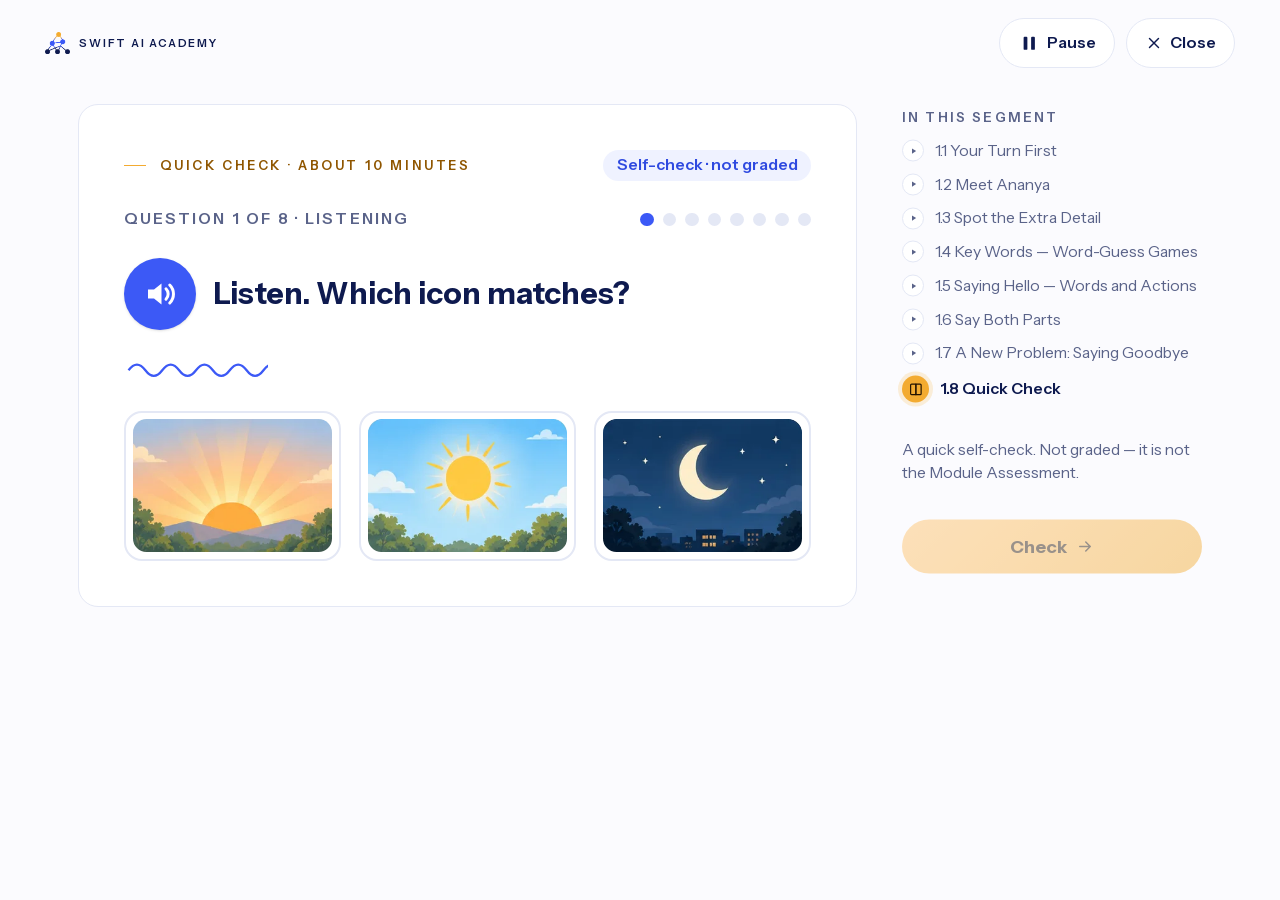
==== commit 572f7d99: "added questions Co-Authored-By: Claude Opus 5.5 <noreply@anthropic.com>" ====
--- a/index.html
+++ b/index.html
@@ -1 +1 @@
-<!DOCTYPE html><html lang="en" class="Vgh3NW_variable NKU_Lq_variable h-full antialiased"><head><meta charSet="utf-8"/><meta name="viewport" content="width=device-width, initial-scale=1"/><link rel="preload" href="./_next/static/media/dc6d2a64e9dbf3bc-s.p.3mjzw95c0-_52.woff2" as="font" crossorigin="" type="font/woff2"/><link rel="preload" href="./_next/static/media/f06bf9da926bae75-s.p.2874ccu1_u7jf.woff2" as="font" crossorigin="" type="font/woff2"/><link rel="stylesheet" href="./_next/static/chunks/2zekcotktfv7-.css" data-precedence="next"/><link rel="preload" as="script" fetchPriority="low" href="./_next/static/chunks/3333gs1h_w689.js"/><script src="./_next/static/chunks/40dt_obvaaqts.js" async=""></script><script src="./_next/static/chunks/3dmm3v_fq28gc.js" async=""></script><script src="./_next/static/chunks/turbopack-1gg8ko_ilveme.js" async=""></script><script src="./_next/static/chunks/0umf92h1sb77c.js" async=""></script><script src="./_next/static/chunks/3n9d0jn3egh4s.js" async=""></script><title>Meeting Someone New</title><meta name="description" content="Everyday Workplace Communication — Module 1, Segment 1, Stages 1.1–1.8."/><link rel="icon" href="/favicon.ico?favicon.117ezoe8m31dk.ico" sizes="48x48" type="image/x-icon"/><meta name="next-size-adjust" content=""/><script src="./_next/static/chunks/0cz1d0mv5g_q7.js" noModule=""></script></head><body class="min-h-full"><div hidden=""><!--$--><!--/$--></div><!--$--><!--/$--><script id="_R_">(globalThis["TURBOPACK"] || (globalThis["TURBOPACK"] = [])).push({"otherChunks":["static/chunks/3333gs1h_w689.js","static/chunks/40dt_obvaaqts.js","static/chunks/3dmm3v_fq28gc.js"],"runtimeModuleIds":[94553]});</script><script src="./_next/static/chunks/3333gs1h_w689.js" async=""></script><script>(self.__next_f=self.__next_f||[]).push([0])</script><script>self.__next_f.push([1,"1:\"$Sreact.fragment\"\n2:\"./_next/static/chunks/0umf92h1sb77c.js\"\n3:I[39756,[\"$2\"],\"default\"]\n4:I[37457,[\"$2\"],\"default\"]\n6:\"./_next/static/chunks/3n9d0jn3egh4s.js\"\n7:I[2035,[\"$2\",\"$6\"],\"StandaloneStage\"]\n8:I[97367,[\"$2\"],\"OutletBoundary\"]\n9:\"$Sreact.suspense\"\nb:\"ViewportBoundary\"\nc:I[97367,[\"$2\"],\"$b\"]\ne:\"MetadataBoundary\"\nf:I[97367,[\"$2\"],\"$e\"]\n11:I[68027,[\"$2\"],\"default\",1]\n:HL[\"./_next/static/chunks/2zekcotktfv7-.css\",\"style\"]\n:HL[\"./_next/static/media/dc6d2a64e9dbf3bc-s.p.3mjzw95c0-_52.woff2\",\"font\",{\"crossOrigin\":\"\",\"type\":\"font/woff2\"}]\n:HL[\"./_next/static/media/f06bf9da926bae75-s.p.2874ccu1_u7jf.woff2\",\"font\",{\"crossOrigin\":\"\",\"type\":\"font/woff2\"}]\n5:[[\"children\",{\"s\":\"__PAGE__\",\"h\":512,\"d\":{\"r\":[\"$\",\"$1\",\"c\",{\"children\":[[\"$\",\"$L7\",null,{\"entry\":\"1.8\"}],[[\"$\",\"script\",\"script-0\",{\"src\":\"./_next/static/chunks/3n9d0jn3egh4s.js\",\"async\":true,\"nonce\":\"$undefined\"}]],[\"$\",\"$L8\",null,{\"children\":[\"$\",\"$9\",null,{\"name\":\"Next.MetadataOutlet\",\"children\":\"$@a\"}]}]]}],\"p\":false,\"v\":null}}]]\n0:{\"P\":null,\"c\":[\"\",\"\"],\"q\":\"\",\"i\":false,\"t\":{\"t\":{\"s\":\"\",\"h\":528,\"d\":{\"r\":[\"$\",\"$1\",\"c\",{\"children\":[[[\"$\",\"link\",\"0\",{\"rel\":\"stylesheet\",\"href\":\"./_next/static/chunks/2zekcotktfv7-.css\",\"precedence\":\"next\",\"crossOrigin\":\"$undefined\",\"nonce\":\"$undefined\"}],[\"$\",\"script\",\"script-0\",{\"src\":\"./_next/static/chunks/0umf92h1sb77c.js\",\"async\":true,\"nonce\":\"$undefined\"}]],[\"$\",\"html\",null,{\"lang\":\"en\",\"className\":\"Vgh3NW_variable NKU_Lq_variable h-full antialiased\",\"children\":[\"$\",\"body\",null,{\"className\":\"min-h-full\",\"children\":[\"$\",\"$L3\",null,{\"parallelRouterKey\":\"children\",\"error\":\"$undefined\",\"errorStyles\":\"$undefined\",\"errorScripts\":\"$undefined\",\"template\":[\"$\",\"$L4\",null,{}],\"templateStyles\":\"$undefined\",\"templateScripts\":\"$undefined\",\"notFound\":[[[\"$\",\"title\",null,{\"children\":\"404: This page could not be found.\"}],[\"$\",\"div\",null,{\"style\":{\"fontFamily\":\"system-ui,\\\"Segoe UI\\\",Roboto,Helvetica,Arial,sans-serif,\\\"Apple Color Emoji\\\",\\\"Segoe UI Emoji\\\"\",\"height\":\"100vh\",\"textAlign\":\"center\",\"display\":\"flex\",\"flexDirection\":\"column\",\"alignItems\":\"center\",\"justifyContent\":\"center\"},\"children\":[\"$\",\"div\",null,{\"children\":[[\"$\",\"style\",null,{\"dangerouslySetInnerHTML\":{\"__html\":\"body{color:#000;background:#fff;margin:0}.next-error-h1{border-right:1px solid rgba(0,0,0,.3)}@media (prefers-color-scheme:dark){body{color:#fff;background:#000}.next-error-h1{border-right:1px solid rgba(255,255,255,.3)}}\"}}],[\"$\",\"h1\",null,{\"className\":\"next-error-h1\",\"style\":{\"display\":\"inline-block\",\"margin\":\"0 20px 0 0\",\"padding\":\"0 23px 0 0\",\"fontSize\":24,\"fontWeight\":500,\"verticalAlign\":\"top\",\"lineHeight\":\"49px\"},\"children\":404}],[\"$\",\"div\",null,{\"style\":{\"display\":\"inline-block\"},\"children\":[\"$\",\"h2\",null,{\"style\":{\"fontSize\":14,\"fontWeight\":400,\"lineHeight\":\"49px\",\"margin\":0},\"children\":\"This page could not be found.\"}]}]]}]}]],[]],\"forbidden\":\"$undefined\",\"unauthorized\":\"$undefined\"}]}]}]]}],\"p\":false,\"v\":null},\"c\":\"$Q5\"},\"h\":{\"r\":[\"$\",\"$1\",\"h\",{\"children\":[null,[\"$\",\"$Lc\",null,{\"children\":\"$Ld\"}],[\"$\",\"$Lf\",null,{\"children\":[[\"$\",\"div\",null,{\"hidden\":true,\"children\":[\"$\",\"$9\",null,{\"name\":\"Next.Metadata\",\"children\":\"$L10\"}]}],null]}],[\"$\",\"meta\",null,{\"name\":\"next-size-adjust\",\"content\":\"\"}]]}],\"p\":false,\"v\":null}},\"m\":\"$undefined\",\"G\":[\"$11\",[[\"$\",\"link\",\"0\",{\"rel\":\"stylesheet\",\"href\":\"./_next/static/chunks/2zekcotktfv7-.css\",\"precedence\":\"next\",\"crossOrigin\":\"$undefined\",\"nonce\":\"$undefined\"}]]],\"S\":true,\"r\":\"$undefined\",\"s\":\"$undefined\",\"a\":\"$undefined\",\"l\":\"$undefined\",\"p\":\"$undefined\",\"d\":\"$undefined\",\"b\":\"nm22afV9QhlVE7c2vK9z-\"}\nd:[[\"$\",\"meta\",\"0\",{\"charSet\":\"utf-8\"}],[\"$\",\"meta\",\"1\",{\"name\":\"viewport\",\"content\":\"width=device-width, initial-scale=1\"}]]\n12:I[27201,[\"$2\"],\"IconMark\"]\na:null\n10:[[\"$\",\"title\",\"0\",{\"children\":\"Meeting Someone New\"}],[\"$\",\"meta\",\"1\",{\"name\":\"description\",\"content\":\"Everyday Workplace Communication — Module 1, Segment 1, Stages 1.1–1.8.\"}],[\"$\",\"link\",\"2\",{\"rel\":\"icon\",\"href\":\"/favicon.ico?favicon.117ezoe8m31dk.ico\",\"sizes\":\"48x48\",\"type\":\"image/x-icon\"}],[\"$\",\"$L12\",\"3\",{}]]\n"])</script></body></html>+<!DOCTYPE html><html lang="en" class="Vgh3NW_variable NKU_Lq_variable h-full antialiased"><head><meta charSet="utf-8"/><meta name="viewport" content="width=device-width, initial-scale=1"/><link rel="preload" href="./_next/static/media/dc6d2a64e9dbf3bc-s.p.3mjzw95c0-_52.woff2" as="font" crossorigin="" type="font/woff2"/><link rel="preload" href="./_next/static/media/f06bf9da926bae75-s.p.2874ccu1_u7jf.woff2" as="font" crossorigin="" type="font/woff2"/><link rel="stylesheet" href="./_next/static/chunks/2o1ul9m6-ws4o.css" data-precedence="next"/><link rel="preload" as="script" fetchPriority="low" href="./_next/static/chunks/3333gs1h_w689.js"/><script src="./_next/static/chunks/40dt_obvaaqts.js" async=""></script><script src="./_next/static/chunks/3dmm3v_fq28gc.js" async=""></script><script src="./_next/static/chunks/turbopack-1gg8ko_ilveme.js" async=""></script><script src="./_next/static/chunks/0umf92h1sb77c.js" async=""></script><script src="./_next/static/chunks/2g7z2tchecpmp.js" async=""></script><title>Meeting Someone New</title><meta name="description" content="Everyday Workplace Communication — Module 1, Segment 1, Stages 1.1–1.8."/><link rel="icon" href="/favicon.ico?favicon.117ezoe8m31dk.ico" sizes="48x48" type="image/x-icon"/><meta name="next-size-adjust" content=""/><script src="./_next/static/chunks/0cz1d0mv5g_q7.js" noModule=""></script></head><body class="min-h-full"><div hidden=""><!--$--><!--/$--></div><!--$--><!--/$--><script id="_R_">(globalThis["TURBOPACK"] || (globalThis["TURBOPACK"] = [])).push({"otherChunks":["static/chunks/3333gs1h_w689.js","static/chunks/40dt_obvaaqts.js","static/chunks/3dmm3v_fq28gc.js"],"runtimeModuleIds":[94553]});</script><script src="./_next/static/chunks/3333gs1h_w689.js" async=""></script><script>(self.__next_f=self.__next_f||[]).push([0])</script><script>self.__next_f.push([1,"1:\"$Sreact.fragment\"\n2:\"./_next/static/chunks/0umf92h1sb77c.js\"\n3:I[39756,[\"$2\"],\"default\"]\n4:I[37457,[\"$2\"],\"default\"]\n6:\"./_next/static/chunks/2g7z2tchecpmp.js\"\n7:I[2035,[\"$2\",\"$6\"],\"StandaloneStage\"]\n8:I[97367,[\"$2\"],\"OutletBoundary\"]\n9:\"$Sreact.suspense\"\nb:\"ViewportBoundary\"\nc:I[97367,[\"$2\"],\"$b\"]\ne:\"MetadataBoundary\"\nf:I[97367,[\"$2\"],\"$e\"]\n11:I[68027,[\"$2\"],\"default\",1]\n:HL[\"./_next/static/chunks/2o1ul9m6-ws4o.css\",\"style\"]\n:HL[\"./_next/static/media/dc6d2a64e9dbf3bc-s.p.3mjzw95c0-_52.woff2\",\"font\",{\"crossOrigin\":\"\",\"type\":\"font/woff2\"}]\n:HL[\"./_next/static/media/f06bf9da926bae75-s.p.2874ccu1_u7jf.woff2\",\"font\",{\"crossOrigin\":\"\",\"type\":\"font/woff2\"}]\n5:[[\"children\",{\"s\":\"__PAGE__\",\"h\":512,\"d\":{\"r\":[\"$\",\"$1\",\"c\",{\"children\":[[\"$\",\"$L7\",null,{\"entry\":\"1.8\"}],[[\"$\",\"script\",\"script-0\",{\"src\":\"./_next/static/chunks/2g7z2tchecpmp.js\",\"async\":true,\"nonce\":\"$undefined\"}]],[\"$\",\"$L8\",null,{\"children\":[\"$\",\"$9\",null,{\"name\":\"Next.MetadataOutlet\",\"children\":\"$@a\"}]}]]}],\"p\":false,\"v\":null}}]]\n0:{\"P\":null,\"c\":[\"\",\"\"],\"q\":\"\",\"i\":false,\"t\":{\"t\":{\"s\":\"\",\"h\":528,\"d\":{\"r\":[\"$\",\"$1\",\"c\",{\"children\":[[[\"$\",\"link\",\"0\",{\"rel\":\"stylesheet\",\"href\":\"./_next/static/chunks/2o1ul9m6-ws4o.css\",\"precedence\":\"next\",\"crossOrigin\":\"$undefined\",\"nonce\":\"$undefined\"}],[\"$\",\"script\",\"script-0\",{\"src\":\"./_next/static/chunks/0umf92h1sb77c.js\",\"async\":true,\"nonce\":\"$undefined\"}]],[\"$\",\"html\",null,{\"lang\":\"en\",\"className\":\"Vgh3NW_variable NKU_Lq_variable h-full antialiased\",\"children\":[\"$\",\"body\",null,{\"className\":\"min-h-full\",\"children\":[\"$\",\"$L3\",null,{\"parallelRouterKey\":\"children\",\"error\":\"$undefined\",\"errorStyles\":\"$undefined\",\"errorScripts\":\"$undefined\",\"template\":[\"$\",\"$L4\",null,{}],\"templateStyles\":\"$undefined\",\"templateScripts\":\"$undefined\",\"notFound\":[[[\"$\",\"title\",null,{\"children\":\"404: This page could not be found.\"}],[\"$\",\"div\",null,{\"style\":{\"fontFamily\":\"system-ui,\\\"Segoe UI\\\",Roboto,Helvetica,Arial,sans-serif,\\\"Apple Color Emoji\\\",\\\"Segoe UI Emoji\\\"\",\"height\":\"100vh\",\"textAlign\":\"center\",\"display\":\"flex\",\"flexDirection\":\"column\",\"alignItems\":\"center\",\"justifyContent\":\"center\"},\"children\":[\"$\",\"div\",null,{\"children\":[[\"$\",\"style\",null,{\"dangerouslySetInnerHTML\":{\"__html\":\"body{color:#000;background:#fff;margin:0}.next-error-h1{border-right:1px solid rgba(0,0,0,.3)}@media (prefers-color-scheme:dark){body{color:#fff;background:#000}.next-error-h1{border-right:1px solid rgba(255,255,255,.3)}}\"}}],[\"$\",\"h1\",null,{\"className\":\"next-error-h1\",\"style\":{\"display\":\"inline-block\",\"margin\":\"0 20px 0 0\",\"padding\":\"0 23px 0 0\",\"fontSize\":24,\"fontWeight\":500,\"verticalAlign\":\"top\",\"lineHeight\":\"49px\"},\"children\":404}],[\"$\",\"div\",null,{\"style\":{\"display\":\"inline-block\"},\"children\":[\"$\",\"h2\",null,{\"style\":{\"fontSize\":14,\"fontWeight\":400,\"lineHeight\":\"49px\",\"margin\":0},\"children\":\"This page could not be found.\"}]}]]}]}]],[]],\"forbidden\":\"$undefined\",\"unauthorized\":\"$undefined\"}]}]}]]}],\"p\":false,\"v\":null},\"c\":\"$Q5\"},\"h\":{\"r\":[\"$\",\"$1\",\"h\",{\"children\":[null,[\"$\",\"$Lc\",null,{\"children\":\"$Ld\"}],[\"$\",\"$Lf\",null,{\"children\":[[\"$\",\"div\",null,{\"hidden\":true,\"children\":[\"$\",\"$9\",null,{\"name\":\"Next.Metadata\",\"children\":\"$L10\"}]}],null]}],[\"$\",\"meta\",null,{\"name\":\"next-size-adjust\",\"content\":\"\"}]]}],\"p\":false,\"v\":null}},\"m\":\"$undefined\",\"G\":[\"$11\",[[\"$\",\"link\",\"0\",{\"rel\":\"stylesheet\",\"href\":\"./_next/static/chunks/2o1ul9m6-ws4o.css\",\"precedence\":\"next\",\"crossOrigin\":\"$undefined\",\"nonce\":\"$undefined\"}]]],\"S\":true,\"r\":\"$undefined\",\"s\":\"$undefined\",\"a\":\"$undefined\",\"l\":\"$undefined\",\"p\":\"$undefined\",\"d\":\"$undefined\",\"b\":\"jMSLovhekdPrGB0oOqvyY\"}\nd:[[\"$\",\"meta\",\"0\",{\"charSet\":\"utf-8\"}],[\"$\",\"meta\",\"1\",{\"name\":\"viewport\",\"content\":\"width=device-width, initial-scale=1\"}]]\n12:I[27201,[\"$2\"],\"IconMark\"]\na:null\n10:[[\"$\",\"title\",\"0\",{\"children\":\"Meeting Someone New\"}],[\"$\",\"meta\",\"1\",{\"name\":\"description\",\"content\":\"Everyday Workplace Communication — Module 1, Segment 1, Stages 1.1–1.8.\"}],[\"$\",\"link\",\"2\",{\"rel\":\"icon\",\"href\":\"/favicon.ico?favicon.117ezoe8m31dk.ico\",\"sizes\":\"48x48\",\"type\":\"image/x-icon\"}],[\"$\",\"$L12\",\"3\",{}]]\n"])</script></body></html>
--- a/_next/static/chunks/2o1ul9m6-ws4o.css
+++ b/_next/static/chunks/2o1ul9m6-ws4o.css
@@ -0,0 +1,3 @@
+@font-face{font-family:Noto Sans;font-style:normal;font-weight:400;font-stretch:100%;font-display:swap;src:url(../media/d0daeb77ad486505-s.1qp4msj8oy5kg.woff2)format("woff2");unicode-range:U+460-52F,U+1C80-1C8A,U+20B4,U+2DE0-2DFF,U+A640-A69F,U+FE2E-FE2F}@font-face{font-family:Noto Sans;font-style:normal;font-weight:400;font-stretch:100%;font-display:swap;src:url(../media/13c8bea787795a91-s.1undqm_-sukdc.woff2)format("woff2");unicode-range:U+301,U+400-45F,U+490-491,U+4B0-4B1,U+2116}@font-face{font-family:Noto Sans;font-style:normal;font-weight:400;font-stretch:100%;font-display:swap;src:url(../media/fb34704f4f4f68ab-s.3giajfo5uv2ys.woff2)format("woff2");unicode-range:U+900-97F,U+1CD0-1CF4,U+1CF7-1CF9,U+200C-200D,U+20A8,U+20B9,U+20F0,U+25CC,U+A830-A839,U+A8E0-A8FF,U+11B00-11B0A}@font-face{font-family:Noto Sans;font-style:normal;font-weight:400;font-stretch:100%;font-display:swap;src:url(../media/26229c3b890d5b41-s.2bg48w3oiort5.woff2)format("woff2");unicode-range:U+1F??}@font-face{font-family:Noto Sans;font-style:normal;font-weight:400;font-stretch:100%;font-display:swap;src:url(../media/ec173da4e4ac482c-s.1f0d9os9qfevp.woff2)format("woff2");unicode-range:U+370-377,U+37A-37F,U+384-38A,U+38C,U+38E-3A1,U+3A3-3FF}@font-face{font-family:Noto Sans;font-style:normal;font-weight:400;font-stretch:100%;font-display:swap;src:url(../media/eca1cc1e672884b5-s.28-lxb4pyxwvn.woff2)format("woff2");unicode-range:U+102-103,U+110-111,U+128-129,U+168-169,U+1A0-1A1,U+1AF-1B0,U+300-301,U+303-304,U+308-309,U+323,U+329,U+1EA0-1EF9,U+20AB}@font-face{font-family:Noto Sans;font-style:normal;font-weight:400;font-stretch:100%;font-display:swap;src:url(../media/05ce0245cbf07d46-s.1__0ydqd-xg_4.woff2)format("woff2");unicode-range:U+100-2BA,U+2BD-2C5,U+2C7-2CC,U+2CE-2D7,U+2DD-2FF,U+304,U+308,U+329,U+1D00-1DBF,U+1E00-1E9F,U+1EF2-1EFF,U+2020,U+20A0-20AB,U+20AD-20C4,U+2113,U+2C60-2C7F,U+A720-A7FF}@font-face{font-family:Noto Sans;font-style:normal;font-weight:400;font-stretch:100%;font-display:swap;src:url(../media/dc6d2a64e9dbf3bc-s.p.3mjzw95c0-_52.woff2)format("woff2");unicode-range:U+??,U+131,U+152-153,U+2BB-2BC,U+2C6,U+2DA,U+2DC,U+304,U+308,U+329,U+2000-206F,U+20AC,U+2122,U+2191,U+2193,U+2212,U+2215,U+FEFF,U+FFFD}@font-face{font-family:Noto Sans;font-style:normal;font-weight:500;font-stretch:100%;font-display:swap;src:url(../media/d0daeb77ad486505-s.1qp4msj8oy5kg.woff2)format("woff2");unicode-range:U+460-52F,U+1C80-1C8A,U+20B4,U+2DE0-2DFF,U+A640-A69F,U+FE2E-FE2F}@font-face{font-family:Noto Sans;font-style:normal;font-weight:500;font-stretch:100%;font-display:swap;src:url(../media/13c8bea787795a91-s.1undqm_-sukdc.woff2)format("woff2");unicode-range:U+301,U+400-45F,U+490-491,U+4B0-4B1,U+2116}@font-face{font-family:Noto Sans;font-style:normal;font-weight:500;font-stretch:100%;font-display:swap;src:url(../media/fb34704f4f4f68ab-s.3giajfo5uv2ys.woff2)format("woff2");unicode-range:U+900-97F,U+1CD0-1CF4,U+1CF7-1CF9,U+200C-200D,U+20A8,U+20B9,U+20F0,U+25CC,U+A830-A839,U+A8E0-A8FF,U+11B00-11B0A}@font-face{font-family:Noto Sans;font-style:normal;font-weight:500;font-stretch:100%;font-display:swap;src:url(../media/26229c3b890d5b41-s.2bg48w3oiort5.woff2)format("woff2");unicode-range:U+1F??}@font-face{font-family:Noto Sans;font-style:normal;font-weight:500;font-stretch:100%;font-display:swap;src:url(../media/ec173da4e4ac482c-s.1f0d9os9qfevp.woff2)format("woff2");unicode-range:U+370-377,U+37A-37F,U+384-38A,U+38C,U+38E-3A1,U+3A3-3FF}@font-face{font-family:Noto Sans;font-style:normal;font-weight:500;font-stretch:100%;font-display:swap;src:url(../media/eca1cc1e672884b5-s.28-lxb4pyxwvn.woff2)format("woff2");unicode-range:U+102-103,U+110-111,U+128-129,U+168-169,U+1A0-1A1,U+1AF-1B0,U+300-301,U+303-304,U+308-309,U+323,U+329,U+1EA0-1EF9,U+20AB}@font-face{font-family:Noto Sans;font-style:normal;font-weight:500;font-stretch:100%;font-display:swap;src:url(../media/05ce0245cbf07d46-s.1__0ydqd-xg_4.woff2)format("woff2");unicode-range:U+100-2BA,U+2BD-2C5,U+2C7-2CC,U+2CE-2D7,U+2DD-2FF,U+304,U+308,U+329,U+1D00-1DBF,U+1E00-1E9F,U+1EF2-1EFF,U+2020,U+20A0-20AB,U+20AD-20C4,U+2113,U+2C60-2C7F,U+A720-A7FF}@font-face{font-family:Noto Sans;font-style:normal;font-weight:500;font-stretch:100%;font-display:swap;src:url(../media/dc6d2a64e9dbf3bc-s.p.3mjzw95c0-_52.woff2)format("woff2");unicode-range:U+??,U+131,U+152-153,U+2BB-2BC,U+2C6,U+2DA,U+2DC,U+304,U+308,U+329,U+2000-206F,U+20AC,U+2122,U+2191,U+2193,U+2212,U+2215,U+FEFF,U+FFFD}@font-face{font-family:Noto Sans;font-style:normal;font-weight:600;font-stretch:100%;font-display:swap;src:url(../media/d0daeb77ad486505-s.1qp4msj8oy5kg.woff2)format("woff2");unicode-range:U+460-52F,U+1C80-1C8A,U+20B4,U+2DE0-2DFF,U+A640-A69F,U+FE2E-FE2F}@font-face{font-family:Noto Sans;font-style:normal;font-weight:600;font-stretch:100%;font-display:swap;src:url(../media/13c8bea787795a91-s.1undqm_-sukdc.woff2)format("woff2");unicode-range:U+301,U+400-45F,U+490-491,U+4B0-4B1,U+2116}@font-face{font-family:Noto Sans;font-style:normal;font-weight:600;font-stretch:100%;font-display:swap;src:url(../media/fb34704f4f4f68ab-s.3giajfo5uv2ys.woff2)format("woff2");unicode-range:U+900-97F,U+1CD0-1CF4,U+1CF7-1CF9,U+200C-200D,U+20A8,U+20B9,U+20F0,U+25CC,U+A830-A839,U+A8E0-A8FF,U+11B00-11B0A}@font-face{font-family:Noto Sans;font-style:normal;font-weight:600;font-stretch:100%;font-display:swap;src:url(../media/26229c3b890d5b41-s.2bg48w3oiort5.woff2)format("woff2");unicode-range:U+1F??}@font-face{font-family:Noto Sans;font-style:normal;font-weight:600;font-stretch:100%;font-display:swap;src:url(../media/ec173da4e4ac482c-s.1f0d9os9qfevp.woff2)format("woff2");unicode-range:U+370-377,U+37A-37F,U+384-38A,U+38C,U+38E-3A1,U+3A3-3FF}@font-face{font-family:Noto Sans;font-style:normal;font-weight:600;font-stretch:100%;font-display:swap;src:url(../media/eca1cc1e672884b5-s.28-lxb4pyxwvn.woff2)format("woff2");unicode-range:U+102-103,U+110-111,U+128-129,U+168-169,U+1A0-1A1,U+1AF-1B0,U+300-301,U+303-304,U+308-309,U+323,U+329,U+1EA0-1EF9,U+20AB}@font-face{font-family:Noto Sans;font-style:normal;font-weight:600;font-stretch:100%;font-display:swap;src:url(../media/05ce0245cbf07d46-s.1__0ydqd-xg_4.woff2)format("woff2");unicode-range:U+100-2BA,U+2BD-2C5,U+2C7-2CC,U+2CE-2D7,U+2DD-2FF,U+304,U+308,U+329,U+1D00-1DBF,U+1E00-1E9F,U+1EF2-1EFF,U+2020,U+20A0-20AB,U+20AD-20C4,U+2113,U+2C60-2C7F,U+A720-A7FF}@font-face{font-family:Noto Sans;font-style:normal;font-weight:600;font-stretch:100%;font-display:swap;src:url(../media/dc6d2a64e9dbf3bc-s.p.3mjzw95c0-_52.woff2)format("woff2");unicode-range:U+??,U+131,U+152-153,U+2BB-2BC,U+2C6,U+2DA,U+2DC,U+304,U+308,U+329,U+2000-206F,U+20AC,U+2122,U+2191,U+2193,U+2212,U+2215,U+FEFF,U+FFFD}@font-face{font-family:Noto Sans;font-style:normal;font-weight:700;font-stretch:100%;font-display:swap;src:url(../media/d0daeb77ad486505-s.1qp4msj8oy5kg.woff2)format("woff2");unicode-range:U+460-52F,U+1C80-1C8A,U+20B4,U+2DE0-2DFF,U+A640-A69F,U+FE2E-FE2F}@font-face{font-family:Noto Sans;font-style:normal;font-weight:700;font-stretch:100%;font-display:swap;src:url(../media/13c8bea787795a91-s.1undqm_-sukdc.woff2)format("woff2");unicode-range:U+301,U+400-45F,U+490-491,U+4B0-4B1,U+2116}@font-face{font-family:Noto Sans;font-style:normal;font-weight:700;font-stretch:100%;font-display:swap;src:url(../media/fb34704f4f4f68ab-s.3giajfo5uv2ys.woff2)format("woff2");unicode-range:U+900-97F,U+1CD0-1CF4,U+1CF7-1CF9,U+200C-200D,U+20A8,U+20B9,U+20F0,U+25CC,U+A830-A839,U+A8E0-A8FF,U+11B00-11B0A}@font-face{font-family:Noto Sans;font-style:normal;font-weight:700;font-stretch:100%;font-display:swap;src:url(../media/26229c3b890d5b41-s.2bg48w3oiort5.woff2)format("woff2");unicode-range:U+1F??}@font-face{font-family:Noto Sans;font-style:normal;font-weight:700;font-stretch:100%;font-display:swap;src:url(../media/ec173da4e4ac482c-s.1f0d9os9qfevp.woff2)format("woff2");unicode-range:U+370-377,U+37A-37F,U+384-38A,U+38C,U+38E-3A1,U+3A3-3FF}@font-face{font-family:Noto Sans;font-style:normal;font-weight:700;font-stretch:100%;font-display:swap;src:url(../media/eca1cc1e672884b5-s.28-lxb4pyxwvn.woff2)format("woff2");unicode-range:U+102-103,U+110-111,U+128-129,U+168-169,U+1A0-1A1,U+1AF-1B0,U+300-301,U+303-304,U+308-309,U+323,U+329,U+1EA0-1EF9,U+20AB}@font-face{font-family:Noto Sans;font-style:normal;font-weight:700;font-stretch:100%;font-display:swap;src:url(../media/05ce0245cbf07d46-s.1__0ydqd-xg_4.woff2)format("woff2");unicode-range:U+100-2BA,U+2BD-2C5,U+2C7-2CC,U+2CE-2D7,U+2DD-2FF,U+304,U+308,U+329,U+1D00-1DBF,U+1E00-1E9F,U+1EF2-1EFF,U+2020,U+20A0-20AB,U+20AD-20C4,U+2113,U+2C60-2C7F,U+A720-A7FF}@font-face{font-family:Noto Sans;font-style:normal;font-weight:700;font-stretch:100%;font-display:swap;src:url(../media/dc6d2a64e9dbf3bc-s.p.3mjzw95c0-_52.woff2)format("woff2");unicode-range:U+??,U+131,U+152-153,U+2BB-2BC,U+2C6,U+2DA,U+2DC,U+304,U+308,U+329,U+2000-206F,U+20AC,U+2122,U+2191,U+2193,U+2212,U+2215,U+FEFF,U+FFFD}@font-face{font-family:Noto Sans Fallback;src:local(Arial);ascent-override:100.54%;descent-override:27.56%;line-gap-override:0.0%;size-adjust:106.33%}.Vgh3NW_className{font-family:Noto Sans,Noto Sans Fallback;font-style:normal}.Vgh3NW_variable{--font-noto:"Noto Sans", "Noto Sans Fallback"}
+@font-face{font-family:Instrument Sans;font-style:normal;font-weight:400;font-stretch:100%;font-display:swap;src:url(../media/c7f47671e39f7787-s.0klc_mi0-5f4_.woff2)format("woff2");unicode-range:U+100-2BA,U+2BD-2C5,U+2C7-2CC,U+2CE-2D7,U+2DD-2FF,U+304,U+308,U+329,U+1D00-1DBF,U+1E00-1E9F,U+1EF2-1EFF,U+2020,U+20A0-20AB,U+20AD-20C4,U+2113,U+2C60-2C7F,U+A720-A7FF}@font-face{font-family:Instrument Sans;font-style:normal;font-weight:400;font-stretch:100%;font-display:swap;src:url(../media/f06bf9da926bae75-s.p.2874ccu1_u7jf.woff2)format("woff2");unicode-range:U+??,U+131,U+152-153,U+2BB-2BC,U+2C6,U+2DA,U+2DC,U+304,U+308,U+329,U+2000-206F,U+20AC,U+2122,U+2191,U+2193,U+2212,U+2215,U+FEFF,U+FFFD}@font-face{font-family:Instrument Sans;font-style:normal;font-weight:500;font-stretch:100%;font-display:swap;src:url(../media/c7f47671e39f7787-s.0klc_mi0-5f4_.woff2)format("woff2");unicode-range:U+100-2BA,U+2BD-2C5,U+2C7-2CC,U+2CE-2D7,U+2DD-2FF,U+304,U+308,U+329,U+1D00-1DBF,U+1E00-1E9F,U+1EF2-1EFF,U+2020,U+20A0-20AB,U+20AD-20C4,U+2113,U+2C60-2C7F,U+A720-A7FF}@font-face{font-family:Instrument Sans;font-style:normal;font-weight:500;font-stretch:100%;font-display:swap;src:url(../media/f06bf9da926bae75-s.p.2874ccu1_u7jf.woff2)format("woff2");unicode-range:U+??,U+131,U+152-153,U+2BB-2BC,U+2C6,U+2DA,U+2DC,U+304,U+308,U+329,U+2000-206F,U+20AC,U+2122,U+2191,U+2193,U+2212,U+2215,U+FEFF,U+FFFD}@font-face{font-family:Instrument Sans;font-style:normal;font-weight:600;font-stretch:100%;font-display:swap;src:url(../media/c7f47671e39f7787-s.0klc_mi0-5f4_.woff2)format("woff2");unicode-range:U+100-2BA,U+2BD-2C5,U+2C7-2CC,U+2CE-2D7,U+2DD-2FF,U+304,U+308,U+329,U+1D00-1DBF,U+1E00-1E9F,U+1EF2-1EFF,U+2020,U+20A0-20AB,U+20AD-20C4,U+2113,U+2C60-2C7F,U+A720-A7FF}@font-face{font-family:Instrument Sans;font-style:normal;font-weight:600;font-stretch:100%;font-display:swap;src:url(../media/f06bf9da926bae75-s.p.2874ccu1_u7jf.woff2)format("woff2");unicode-range:U+??,U+131,U+152-153,U+2BB-2BC,U+2C6,U+2DA,U+2DC,U+304,U+308,U+329,U+2000-206F,U+20AC,U+2122,U+2191,U+2193,U+2212,U+2215,U+FEFF,U+FFFD}@font-face{font-family:Instrument Sans;font-style:normal;font-weight:700;font-stretch:100%;font-display:swap;src:url(../media/c7f47671e39f7787-s.0klc_mi0-5f4_.woff2)format("woff2");unicode-range:U+100-2BA,U+2BD-2C5,U+2C7-2CC,U+2CE-2D7,U+2DD-2FF,U+304,U+308,U+329,U+1D00-1DBF,U+1E00-1E9F,U+1EF2-1EFF,U+2020,U+20A0-20AB,U+20AD-20C4,U+2113,U+2C60-2C7F,U+A720-A7FF}@font-face{font-family:Instrument Sans;font-style:normal;font-weight:700;font-stretch:100%;font-display:swap;src:url(../media/f06bf9da926bae75-s.p.2874ccu1_u7jf.woff2)format("woff2");unicode-range:U+??,U+131,U+152-153,U+2BB-2BC,U+2C6,U+2DA,U+2DC,U+304,U+308,U+329,U+2000-206F,U+20AC,U+2122,U+2191,U+2193,U+2212,U+2215,U+FEFF,U+FFFD}@font-face{font-family:Instrument Sans Fallback;src:local(Arial);ascent-override:94.42%;descent-override:24.33%;line-gap-override:0.0%;size-adjust:102.74%}.NKU_Lq_className{font-family:Instrument Sans,Instrument Sans Fallback;font-style:normal}.NKU_Lq_variable{--font-instrument:"Instrument Sans", "Instrument Sans Fallback"}
+@layer properties{@supports (((-webkit-hyphens:none)) and (not (margin-trim:inline))) or ((-moz-orient:inline) and (not (color:rgb(from red r g b)))){*,:before,:after,::backdrop{--tw-translate-x:0;--tw-translate-y:0;--tw-translate-z:0;--tw-scale-x:1;--tw-scale-y:1;--tw-scale-z:1;--tw-border-style:solid;--tw-leading:initial;--tw-font-weight:initial;--tw-tracking:initial;--tw-ordinal:initial;--tw-slashed-zero:initial;--tw-numeric-figure:initial;--tw-numeric-spacing:initial;--tw-numeric-fraction:initial;--tw-shadow:0 0 #0000;--tw-shadow-color:initial;--tw-shadow-alpha:100%;--tw-inset-shadow:0 0 #0000;--tw-inset-shadow-color:initial;--tw-inset-shadow-alpha:100%;--tw-ring-color:initial;--tw-ring-shadow:0 0 #0000;--tw-inset-ring-color:initial;--tw-inset-ring-shadow:0 0 #0000;--tw-ring-inset:initial;--tw-ring-offset-width:0px;--tw-ring-offset-color:#fff;--tw-ring-offset-shadow:0 0 #0000;--tw-blur:initial;--tw-brightness:initial;--tw-contrast:initial;--tw-grayscale:initial;--tw-hue-rotate:initial;--tw-invert:initial;--tw-opacity:initial;--tw-saturate:initial;--tw-sepia:initial;--tw-drop-shadow:initial;--tw-drop-shadow-color:initial;--tw-drop-shadow-alpha:100%;--tw-drop-shadow-size:initial;--tw-backdrop-blur:initial;--tw-backdrop-brightness:initial;--tw-backdrop-contrast:initial;--tw-backdrop-grayscale:initial;--tw-backdrop-hue-rotate:initial;--tw-backdrop-invert:initial;--tw-backdrop-opacity:initial;--tw-backdrop-saturate:initial;--tw-backdrop-sepia:initial;--tw-duration:initial;--tw-content:"";--tw-outline-style:solid}}}@layer theme{:root,:host{--font-mono:ui-monospace, SFMono-Regular, Menlo, Monaco, Consolas, "Liberation Mono", "Courier New", monospace;--color-white:#fff;--spacing:.25rem;--container-sm:24rem;--container-md:28rem;--container-xl:36rem;--container-2xl:42rem;--container-3xl:48rem;--container-4xl:56rem;--container-5xl:64rem;--container-7xl:80rem;--text-xs:.75rem;--text-xs--line-height:calc(1 / .75);--text-sm:.875rem;--text-sm--line-height:calc(1.25 / .875);--text-base:1rem;--text-base--line-height:calc(1.5 / 1);--text-lg:1.125rem;--text-lg--line-height:calc(1.75 / 1.125);--text-xl:1.25rem;--text-xl--line-height:calc(1.75 / 1.25);--text-2xl:1.5rem;--text-2xl--line-height:calc(2 / 1.5);--text-3xl:1.875rem;--text-3xl--line-height:calc(2.25 / 1.875);--text-4xl:2.25rem;--text-4xl--line-height:calc(2.5 / 2.25);--text-5xl:3rem;--text-5xl--line-height:1;--font-weight-normal:400;--font-weight-semibold:600;--font-weight-bold:700;--tracking-wide:.025em;--tracking-widest:.1em;--leading-tight:1.25;--leading-snug:1.375;--leading-relaxed:1.625;--radius-sm:.25rem;--radius-md:.375rem;--radius-lg:.5rem;--radius-xl:.75rem;--radius-2xl:1rem;--radius-3xl:1.5rem;--blur-sm:8px;--default-transition-duration:.15s;--default-transition-timing-function:cubic-bezier(.4, 0, .2, 1);--default-font-family:var(--font-noto), ui-sans-serif, system-ui, sans-serif;--default-mono-font-family:var(--font-mono)}}@layer base{*,:after,:before,::backdrop{box-sizing:border-box;border:0 solid;margin:0;padding:0}::file-selector-button{box-sizing:border-box;border:0 solid;margin:0;padding:0}html,:host{-webkit-text-size-adjust:100%;tab-size:4;line-height:1.5;font-family:var(--default-font-family,-apple-system, BlinkMacSystemFont, "Segoe UI", Roboto, "Helvetica Neue", "Noto Sans", Arial, sans-serif, "Apple Color Emoji", "Segoe UI Emoji", "Segoe UI Symbol", "Noto Color Emoji");font-feature-settings:var(--default-font-feature-settings,normal);font-variation-settings:var(--default-font-variation-settings,normal);-webkit-tap-highlight-color:transparent}hr{height:0;color:inherit;border-top-width:1px}abbr:where([title]){-webkit-text-decoration:underline dotted;text-decoration:underline dotted}h1,h2,h3,h4,h5,h6{font-size:inherit;font-weight:inherit}a{color:inherit;-webkit-text-decoration:inherit;-webkit-text-decoration:inherit;-webkit-text-decoration:inherit;-webkit-text-decoration:inherit;text-decoration:inherit}b,strong{font-weight:bolder}code,kbd,samp,pre{font-family:var(--default-mono-font-family,ui-monospace, SFMono-Regular, Menlo, Monaco, Consolas, "Liberation Mono", "Courier New", monospace);font-feature-settings:var(--default-mono-font-feature-settings,normal);font-variation-settings:var(--default-mono-font-variation-settings,normal);font-size:1em}small{font-size:80%}sub,sup{vertical-align:baseline;font-size:75%;line-height:0;position:relative}sub{bottom:-.25em}sup{top:-.5em}table{text-indent:0;border-color:inherit;border-collapse:collapse}:-moz-focusring:where(:not(iframe)){outline:auto}progress{vertical-align:baseline}summary{display:list-item}ol,ul,menu{list-style:none}img,svg,video,canvas,audio,iframe,embed,object{vertical-align:middle;display:block}img,video{max-width:100%;height:auto}button,input,select,optgroup,textarea{font:inherit;font-feature-settings:inherit;font-variation-settings:inherit;letter-spacing:inherit;color:inherit;opacity:1;background-color:#0000;border-radius:0}::file-selector-button{font:inherit;font-feature-settings:inherit;font-variation-settings:inherit;letter-spacing:inherit;color:inherit;opacity:1;background-color:#0000;border-radius:0}:where(select:is([multiple],[size])) optgroup{font-weight:bolder}:where(select:is([multiple],[size])) optgroup option{padding-inline-start:20px}::file-selector-button{margin-inline-end:4px}::placeholder{opacity:1}@supports (not ((-webkit-appearance:-apple-pay-button))) or (contain-intrinsic-size:1px){::placeholder{color:currentColor}@supports (color:color-mix(in lab, red, red)){::placeholder{color:color-mix(in oklab, currentcolor 50%, transparent)}}}textarea{resize:vertical}::-webkit-search-decoration{-webkit-appearance:none}::-webkit-date-and-time-value{min-height:1lh;text-align:inherit}::-webkit-datetime-edit{display:inline-flex}::-webkit-datetime-edit-fields-wrapper{padding:0}::-webkit-datetime-edit{padding-block:0}::-webkit-datetime-edit-year-field{padding-block:0}::-webkit-datetime-edit-month-field{padding-block:0}::-webkit-datetime-edit-day-field{padding-block:0}::-webkit-datetime-edit-hour-field{padding-block:0}::-webkit-datetime-edit-minute-field{padding-block:0}::-webkit-datetime-edit-second-field{padding-block:0}::-webkit-datetime-edit-millisecond-field{padding-block:0}::-webkit-datetime-edit-meridiem-field{padding-block:0}::-webkit-calendar-picker-indicator{line-height:1}:-moz-ui-invalid{box-shadow:none}button,input:where([type=button],[type=reset],[type=submit]){appearance:button}::file-selector-button{appearance:button}::-webkit-inner-spin-button{height:auto}::-webkit-outer-spin-button{height:auto}[hidden]:where(:not([hidden=until-found])){display:none!important}}@layer components{.btn-main{min-height:calc(var(--spacing) * 14);min-width:calc(var(--spacing) * 32);justify-content:center;align-items:center;gap:calc(var(--spacing) * 2);background-color:var(--primary);padding-inline:calc(var(--spacing) * 7);font-size:var(--text-lg);line-height:var(--tw-leading,var(--text-lg--line-height));--tw-font-weight:var(--font-weight-bold);font-weight:var(--font-weight-bold);color:var(--color-white);--tw-shadow:0 4px 6px -1px var(--tw-shadow-color,#0000001a), 0 2px 4px -2px var(--tw-shadow-color,#0000001a);box-shadow:var(--tw-inset-shadow), var(--tw-inset-ring-shadow), var(--tw-ring-offset-shadow), var(--tw-ring-shadow), var(--tw-shadow);transition-property:color,background-color,border-color,outline-color,text-decoration-color,fill,stroke,--tw-gradient-from,--tw-gradient-via,--tw-gradient-to,opacity,box-shadow,transform,translate,scale,rotate,filter,-webkit-backdrop-filter,backdrop-filter,display,content-visibility,overlay,pointer-events;transition-timing-function:var(--tw-ease,var(--default-transition-timing-function));transition-duration:var(--tw-duration,var(--default-transition-duration));border-radius:2147483647px;display:inline-flex}@media (hover:hover){.btn-main:hover{background-color:var(--primary-hover)}}.btn-main:focus-visible{outline-style:var(--tw-outline-style);outline-width:1px;outline-style:var(--tw-outline-style);outline-offset:2px;outline-width:4px;outline-color:var(--heading)}.btn-main:disabled{cursor:not-allowed;--tw-shadow:0 0 #0000;box-shadow:var(--tw-inset-shadow), var(--tw-inset-ring-shadow), var(--tw-ring-offset-shadow), var(--tw-ring-shadow), var(--tw-shadow);background-color:#9aa6b8}.btn-secondary{min-height:calc(var(--spacing) * 12);justify-content:center;align-items:center;gap:calc(var(--spacing) * 2);border-style:var(--tw-border-style);border-width:2px;border-color:var(--primary);background-color:var(--color-white);padding-inline:calc(var(--spacing) * 5);font-size:var(--text-lg);line-height:var(--tw-leading,var(--text-lg--line-height));--tw-font-weight:var(--font-weight-semibold);font-weight:var(--font-weight-semibold);color:var(--primary);transition-property:color,background-color,border-color,outline-color,text-decoration-color,fill,stroke,--tw-gradient-from,--tw-gradient-via,--tw-gradient-to,opacity,box-shadow,transform,translate,scale,rotate,filter,-webkit-backdrop-filter,backdrop-filter,display,content-visibility,overlay,pointer-events;transition-timing-function:var(--tw-ease,var(--default-transition-timing-function));transition-duration:var(--tw-duration,var(--default-transition-duration));border-radius:2147483647px;display:inline-flex}@media (hover:hover){.btn-secondary:hover{background-color:var(--select-bg)}}.btn-secondary:focus-visible{outline-style:var(--tw-outline-style);outline-width:1px;outline-style:var(--tw-outline-style);outline-offset:2px;outline-width:4px;outline-color:var(--heading)}.btn-secondary:disabled{opacity:.5}.btn-quiet{min-height:calc(var(--spacing) * 11);justify-content:center;align-items:center;gap:calc(var(--spacing) * 2);background-color:var(--select-bg);padding-inline:calc(var(--spacing) * 4);font-size:var(--text-base);line-height:var(--tw-leading,var(--text-base--line-height));--tw-font-weight:var(--font-weight-semibold);font-weight:var(--font-weight-semibold);color:var(--primary);transition-property:color,background-color,border-color,outline-color,text-decoration-color,fill,stroke,--tw-gradient-from,--tw-gradient-via,--tw-gradient-to,opacity,box-shadow,transform,translate,scale,rotate,filter,-webkit-backdrop-filter,backdrop-filter,display,content-visibility,overlay,pointer-events;transition-timing-function:var(--tw-ease,var(--default-transition-timing-function));transition-duration:var(--tw-duration,var(--default-transition-duration));border-radius:2147483647px;display:inline-flex}@media (hover:hover){.btn-quiet:hover{--tw-brightness:brightness(95%);filter:var(--tw-blur,) var(--tw-brightness,) var(--tw-contrast,) var(--tw-grayscale,) var(--tw-hue-rotate,) var(--tw-invert,) var(--tw-saturate,) var(--tw-sepia,) var(--tw-drop-shadow,)}}.btn-quiet:focus-visible{outline-style:var(--tw-outline-style);outline-width:1px;outline-style:var(--tw-outline-style);outline-offset:2px;outline-width:4px;outline-color:var(--heading)}.btn-quiet:disabled{opacity:.5}.chip{min-height:calc(var(--spacing) * 14);justify-content:center;align-items:center;gap:calc(var(--spacing) * 3);border-radius:var(--radius-2xl);border-style:var(--tw-border-style);border-width:2px;border-color:var(--border);background-color:var(--color-white);padding-inline:calc(var(--spacing) * 5);padding-block:calc(var(--spacing) * 3);text-align:center;font-size:var(--text-xl);line-height:var(--tw-leading,var(--text-xl--line-height));--tw-font-weight:var(--font-weight-semibold);font-weight:var(--font-weight-semibold);color:var(--heading);transition-property:color,background-color,border-color,outline-color,text-decoration-color,fill,stroke,--tw-gradient-from,--tw-gradient-via,--tw-gradient-to,opacity,box-shadow,transform,translate,scale,rotate,filter,-webkit-backdrop-filter,backdrop-filter,display,content-visibility,overlay,pointer-events;transition-timing-function:var(--tw-ease,var(--default-transition-timing-function));transition-duration:var(--tw-duration,var(--default-transition-duration));display:flex;position:relative}@media (hover:hover){.chip:hover{border-color:var(--primary)}}.chip:focus-visible{outline-style:var(--tw-outline-style);outline-width:1px;outline-style:var(--tw-outline-style);outline-offset:2px;outline-width:4px;outline-color:var(--heading)}.chip:disabled{cursor:default}.chip[data-state=selected]{border-color:var(--primary);background-color:var(--select-bg)}.chip[data-state=right]{border-color:var(--success);background-color:var(--success-bg)}.chip[data-state=wrong]{border-color:var(--amber-border);background-color:var(--amber-bg);animation:.4s ease-in-out shake}.card{border-style:var(--tw-border-style);border-width:1px;border-color:var(--border);background-color:var(--color-white);padding:calc(var(--spacing) * 5);--tw-shadow:0 1px 3px 0 var(--tw-shadow-color,#0000001a), 0 1px 2px -1px var(--tw-shadow-color,#0000001a);box-shadow:var(--tw-inset-shadow), var(--tw-inset-ring-shadow), var(--tw-ring-offset-shadow), var(--tw-ring-shadow), var(--tw-shadow);border-radius:20px}@media (min-width:40rem){.card{padding:calc(var(--spacing) * 6)}}.text-input{border-radius:var(--radius-2xl);border-style:var(--tw-border-style);border-width:2px;border-color:var(--border);background-color:var(--color-white);width:100%;padding-inline:calc(var(--spacing) * 4);padding-block:calc(var(--spacing) * 3);font-size:var(--text-lg);line-height:var(--tw-leading,var(--text-lg--line-height));color:var(--heading)}.text-input::placeholder{color:#7c8496}.text-input:focus{border-color:var(--primary);--tw-outline-style:none;outline-style:none}.text-input:focus-visible{outline-style:var(--tw-outline-style);outline-width:1px;outline-style:var(--tw-outline-style);outline-offset:1px;outline-width:4px;outline-color:var(--primary)}.reading{font-size:20px;line-height:1.6}.btn-mic{background-color:var(--primary);color:var(--color-white);--tw-shadow:0 10px 15px -3px var(--tw-shadow-color,#0000001a), 0 4px 6px -4px var(--tw-shadow-color,#0000001a);box-shadow:var(--tw-inset-shadow), var(--tw-inset-ring-shadow), var(--tw-ring-offset-shadow), var(--tw-ring-shadow), var(--tw-shadow)}}@layer utilities{.pointer-events-none{pointer-events:none}.visible{visibility:visible}.sr-only{clip-path:inset(50%);white-space:nowrap;border-width:0;width:1px;height:1px;margin:-1px;padding:0;position:absolute;overflow:hidden}.absolute{position:absolute}.fixed{position:fixed}.relative{position:relative}.static{position:static}.sticky{position:sticky}.inset-0{inset:0}.inset-x-4{inset-inline:calc(var(--spacing) * 4)}.top-0{top:0}.top-1\/2{top:50%}.top-2{top:calc(var(--spacing) * 2)}.top-3{top:calc(var(--spacing) * 3)}.top-full{top:100%}.right-2{right:calc(var(--spacing) * 2)}.right-3{right:calc(var(--spacing) * 3)}.right-8{right:calc(var(--spacing) * 8)}.-bottom-2\.5{bottom:calc(var(--spacing) * -2.5)}.bottom-0{bottom:0}.bottom-3{bottom:calc(var(--spacing) * 3)}.bottom-4{bottom:calc(var(--spacing) * 4)}.-left-2\.5{left:calc(var(--spacing) * -2.5)}.left-3{left:calc(var(--spacing) * 3)}.left-8{left:calc(var(--spacing) * 8)}.z-10{z-index:10}.z-20{z-index:20}.z-30{z-index:30}.z-50{z-index:50}.col-span-2{grid-column:span 2/span 2}.col-start-1{grid-column-start:1}.col-start-2{grid-column-start:2}.row-start-1{grid-row-start:1}.row-start-2{grid-row-start:2}.mx-1{margin-inline:var(--spacing)}.mx-auto{margin-inline:auto}.mt-1{margin-top:var(--spacing)}.mt-2{margin-top:calc(var(--spacing) * 2)}.mt-3{margin-top:calc(var(--spacing) * 3)}.mt-4{margin-top:calc(var(--spacing) * 4)}.mt-6{margin-top:calc(var(--spacing) * 6)}.mt-10{margin-top:calc(var(--spacing) * 10)}.mr-2{margin-right:calc(var(--spacing) * 2)}.mb-1{margin-bottom:var(--spacing)}.mb-2{margin-bottom:calc(var(--spacing) * 2)}.mb-3{margin-bottom:calc(var(--spacing) * 3)}.mb-4{margin-bottom:calc(var(--spacing) * 4)}.mb-6{margin-bottom:calc(var(--spacing) * 6)}.ml-0\.5{margin-left:calc(var(--spacing) * .5)}.ml-auto{margin-left:auto}.block{display:block}.flex{display:flex}.grid{display:grid}.hidden{display:none}.inline-block{display:inline-block}.inline-flex{display:inline-flex}.inline-grid{display:inline-grid}.aspect-\[3\/2\]{aspect-ratio:3/2}.aspect-\[4\/3\]{aspect-ratio:4/3}.aspect-\[4\/5\]{aspect-ratio:4/5}.aspect-\[16\/8\]{aspect-ratio:16/8}.aspect-\[16\/9\]{aspect-ratio:16/9}.h-2{height:calc(var(--spacing) * 2)}.h-2\.5{height:calc(var(--spacing) * 2.5)}.h-3{height:calc(var(--spacing) * 3)}.h-3\.5{height:calc(var(--spacing) * 3.5)}.h-4{height:calc(var(--spacing) * 4)}.h-5{height:calc(var(--spacing) * 5)}.h-6{height:calc(var(--spacing) * 6)}.h-7{height:calc(var(--spacing) * 7)}.h-8{height:calc(var(--spacing) * 8)}.h-9{height:calc(var(--spacing) * 9)}.h-10{height:calc(var(--spacing) * 10)}.h-11{height:calc(var(--spacing) * 11)}.h-12{height:calc(var(--spacing) * 12)}.h-14{height:calc(var(--spacing) * 14)}.h-16{height:calc(var(--spacing) * 16)}.h-24{height:calc(var(--spacing) * 24)}.h-28{height:calc(var(--spacing) * 28)}.h-\[22px\]{height:22px}.h-full{height:100%}.h-px{height:1px}.max-h-\[40vh\]{max-height:40vh}.max-h-\[52vh\]{max-height:52vh}.max-h-\[60vh\]{max-height:60vh}.max-h-\[70vh\]{max-height:70vh}.min-h-5{min-height:calc(var(--spacing) * 5)}.min-h-6{min-height:calc(var(--spacing) * 6)}.min-h-10{min-height:calc(var(--spacing) * 10)}.min-h-12{min-height:calc(var(--spacing) * 12)}.min-h-14{min-height:calc(var(--spacing) * 14)}.min-h-16{min-height:calc(var(--spacing) * 16)}.min-h-20{min-height:calc(var(--spacing) * 20)}.min-h-28{min-height:calc(var(--spacing) * 28)}.min-h-32{min-height:calc(var(--spacing) * 32)}.min-h-dvh{min-height:100dvh}.min-h-full{min-height:100%}.w-2{width:calc(var(--spacing) * 2)}.w-2\.5{width:calc(var(--spacing) * 2.5)}.w-3{width:calc(var(--spacing) * 3)}.w-3\.5{width:calc(var(--spacing) * 3.5)}.w-4{width:calc(var(--spacing) * 4)}.w-5{width:calc(var(--spacing) * 5)}.w-6{width:calc(var(--spacing) * 6)}.w-7{width:calc(var(--spacing) * 7)}.w-8{width:calc(var(--spacing) * 8)}.w-9{width:calc(var(--spacing) * 9)}.w-10{width:calc(var(--spacing) * 10)}.w-12{width:calc(var(--spacing) * 12)}.w-16{width:calc(var(--spacing) * 16)}.w-24{width:calc(var(--spacing) * 24)}.w-28{width:calc(var(--spacing) * 28)}.w-32{width:calc(var(--spacing) * 32)}.w-60{width:calc(var(--spacing) * 60)}.w-\[22px\]{width:22px}.w-\[288px\]{width:288px}.w-auto{width:auto}.w-fit{width:fit-content}.w-full{width:100%}.max-w-2xl{max-width:var(--container-2xl)}.max-w-3xl{max-width:var(--container-3xl)}.max-w-4xl{max-width:var(--container-4xl)}.max-w-5xl{max-width:var(--container-5xl)}.max-w-7xl{max-width:var(--container-7xl)}.max-w-\[280px\]{max-width:280px}.max-w-\[1160px\]{max-width:1160px}.max-w-full{max-width:100%}.max-w-md{max-width:var(--container-md)}.max-w-sm{max-width:var(--container-sm)}.max-w-xl{max-width:var(--container-xl)}.min-w-0{min-width:0}.min-w-28{min-width:calc(var(--spacing) * 28)}.flex-1{flex:1}.shrink-0{flex-shrink:0}.-translate-x-1\/2{--tw-translate-x:calc(calc(1 / 2 * 100%) * -1);translate:var(--tw-translate-x) var(--tw-translate-y)}.-translate-y-1\/2{--tw-translate-y:calc(calc(1 / 2 * 100%) * -1);translate:var(--tw-translate-x) var(--tw-translate-y)}.-translate-y-2{--tw-translate-y:calc(var(--spacing) * -2);translate:var(--tw-translate-x) var(--tw-translate-y)}.scale-125{--tw-scale-x:125%;--tw-scale-y:125%;--tw-scale-z:125%;scale:var(--tw-scale-x) var(--tw-scale-y)}.scale-\[1\.04\]{scale:1.04}.rotate-45{rotate:45deg}.animate-\[pulse-ring_1\.6s_ease-out_infinite\]{animation:1.6s ease-out infinite pulse-ring}.animate-\[shake_0\.4s_ease-in-out\]{animation:.4s ease-in-out shake}.animate-\[wave_1s_linear_infinite\]{animation:1s linear infinite wave}.cursor-grab{cursor:grab}.cursor-pointer{cursor:pointer}.touch-none{touch-action:none}.grid-cols-2{grid-template-columns:repeat(2,minmax(0,1fr))}.grid-cols-3{grid-template-columns:repeat(3,minmax(0,1fr))}.grid-cols-\[1fr_auto\]{grid-template-columns:1fr auto}.flex-col{flex-direction:column}.flex-wrap{flex-wrap:wrap}.place-items-center{place-items:center}.items-center{align-items:center}.items-end{align-items:flex-end}.items-start{align-items:flex-start}.justify-between{justify-content:space-between}.justify-center{justify-content:center}.justify-end{justify-content:flex-end}.justify-start{justify-content:flex-start}.gap-1{gap:var(--spacing)}.gap-2{gap:calc(var(--spacing) * 2)}.gap-2\.5{gap:calc(var(--spacing) * 2.5)}.gap-3{gap:calc(var(--spacing) * 3)}.gap-4{gap:calc(var(--spacing) * 4)}.gap-5{gap:calc(var(--spacing) * 5)}.gap-6{gap:calc(var(--spacing) * 6)}.gap-8{gap:calc(var(--spacing) * 8)}.gap-x-3{column-gap:calc(var(--spacing) * 3)}.gap-y-1{row-gap:var(--spacing)}.self-start{align-self:flex-start}.overflow-hidden{overflow:hidden}.rounded{border-radius:.25rem}.rounded-2xl{border-radius:var(--radius-2xl)}.rounded-3xl{border-radius:var(--radius-3xl)}.rounded-\[20px\]{border-radius:20px}.rounded-\[24px\]{border-radius:24px}.rounded-full{border-radius:2147483647px}.rounded-lg{border-radius:var(--radius-lg)}.rounded-md{border-radius:var(--radius-md)}.rounded-sm{border-radius:var(--radius-sm)}.rounded-xl{border-radius:var(--radius-xl)}.border{border-style:var(--tw-border-style);border-width:1px}.border-2{border-style:var(--tw-border-style);border-width:2px}.border-4{border-style:var(--tw-border-style);border-width:4px}.border-\[6px\]{border-style:var(--tw-border-style);border-width:6px}.border-t{border-top-style:var(--tw-border-style);border-top-width:1px}.border-r-2{border-right-style:var(--tw-border-style);border-right-width:2px}.border-b{border-bottom-style:var(--tw-border-style);border-bottom-width:1px}.border-b-2{border-bottom-style:var(--tw-border-style);border-bottom-width:2px}.border-l-2{border-left-style:var(--tw-border-style);border-left-width:2px}.border-dashed{--tw-border-style:dashed;border-style:dashed}.border-solid{--tw-border-style:solid;border-style:solid}.border-\[\#8e98aa\]{border-color:#8e98aa}.border-\[\#8fd0c4\]{border-color:#8fd0c4}.border-\[\#a7bfd9\]{border-color:#a7bfd9}.border-\[\#a9c4e8\]{border-color:#a9c4e8}.border-\[\#c9d3e2\]{border-color:#c9d3e2}.border-\[var\(--amber-border\)\]{border-color:var(--amber-border)}.border-\[var\(--blue-tonal-border\)\]{border-color:var(--blue-tonal-border)}.border-\[var\(--border\)\]{border-color:var(--border)}.border-\[var\(--cool-border\)\]{border-color:var(--cool-border)}.border-\[var\(--primary\)\]{border-color:var(--primary)}.border-\[var\(--success\)\]{border-color:var(--success)}.border-\[var\(--success-border\)\]{border-color:var(--success-border)}.border-\[var\(--warm-border\)\]{border-color:var(--warm-border)}.border-current{border-color:currentColor}.border-transparent{border-color:#0000}.bg-\[\#9db9dd\]{background-color:#9db9dd}.bg-\[\#10294a\]\/75{background-color:#10294abf;background-color:lab(16.1049% .347316 -23.7884/.75)}.bg-\[\#10294a\]\/85{background-color:#10294ad9;background-color:lab(16.1049% .347316 -23.7884/.85)}.bg-\[\#d4cfc4\]{background-color:#d4cfc4}.bg-\[\#dfeafb\]{background-color:#dfeafb}.bg-\[\#dff3ea\]{background-color:#dff3ea}.bg-\[\#f4f6ff\]{background-color:#f4f6ff}.bg-\[rgba\(60\,89\,246\,0\.4\)\]{background-color:#3c59f666}.bg-\[var\(--amber\)\]{background-color:var(--amber)}.bg-\[var\(--amber-bg\)\]{background-color:var(--amber-bg)}.bg-\[var\(--assessment\)\]{background-color:var(--assessment)}.bg-\[var\(--bar\)\]\/95{background-color:var(--bar)}@supports (color:color-mix(in lab, red, red)){.bg-\[var\(--bar\)\]\/95{background-color:color-mix(in oklab, var(--bar) 95%, transparent)}}.bg-\[var\(--border\)\]{background-color:var(--border)}.bg-\[var\(--overlay\)\]{background-color:var(--overlay)}.bg-\[var\(--page\)\],.bg-\[var\(--page\)\]\/90{background-color:var(--page)}@supports (color:color-mix(in lab, red, red)){.bg-\[var\(--page\)\]\/90{background-color:color-mix(in oklab, var(--page) 90%, transparent)}}.bg-\[var\(--page\)\]\/95{background-color:var(--page)}@supports (color:color-mix(in lab, red, red)){.bg-\[var\(--page\)\]\/95{background-color:color-mix(in oklab, var(--page) 95%, transparent)}}.bg-\[var\(--practice\)\]{background-color:var(--practice)}.bg-\[var\(--primary\)\]{background-color:var(--primary)}.bg-\[var\(--select-bg\)\]{background-color:var(--select-bg)}.bg-\[var\(--success-bg\)\]{background-color:var(--success-bg)}.bg-\[var\(--teal-bg\)\]{background-color:var(--teal-bg)}.bg-white{background-color:var(--color-white)}.bg-white\/95{background-color:#fffffff2}@supports (color:color-mix(in lab, red, red)){.bg-white\/95{background-color:color-mix(in oklab, var(--color-white) 95%, transparent)}}.object-contain{object-fit:contain}.object-cover{object-fit:cover}.object-top{object-position:top}.p-1{padding:var(--spacing)}.p-1\.5{padding:calc(var(--spacing) * 1.5)}.p-2{padding:calc(var(--spacing) * 2)}.p-3{padding:calc(var(--spacing) * 3)}.p-4{padding:calc(var(--spacing) * 4)}.p-5{padding:calc(var(--spacing) * 5)}.p-6{padding:calc(var(--spacing) * 6)}.p-7{padding:calc(var(--spacing) * 7)}.p-10{padding:calc(var(--spacing) * 10)}.px-2{padding-inline:calc(var(--spacing) * 2)}.px-3{padding-inline:calc(var(--spacing) * 3)}.px-4{padding-inline:calc(var(--spacing) * 4)}.px-5{padding-inline:calc(var(--spacing) * 5)}.px-6{padding-inline:calc(var(--spacing) * 6)}.px-\[1\.5\%\]{padding-inline:1.5%}.py-0\.5{padding-block:calc(var(--spacing) * .5)}.py-1{padding-block:var(--spacing)}.py-1\.5{padding-block:calc(var(--spacing) * 1.5)}.py-2{padding-block:calc(var(--spacing) * 2)}.py-2\.5{padding-block:calc(var(--spacing) * 2.5)}.py-3{padding-block:calc(var(--spacing) * 3)}.py-4{padding-block:calc(var(--spacing) * 4)}.py-10{padding-block:calc(var(--spacing) * 10)}.py-\[0\.8\%\]{padding-block:.8%}.pt-1{padding-top:var(--spacing)}.pt-2{padding-top:calc(var(--spacing) * 2)}.pt-3{padding-top:calc(var(--spacing) * 3)}.pt-4{padding-top:calc(var(--spacing) * 4)}.pt-10{padding-top:calc(var(--spacing) * 10)}.pb-3{padding-bottom:calc(var(--spacing) * 3)}.pb-6{padding-bottom:calc(var(--spacing) * 6)}.pb-12{padding-bottom:calc(var(--spacing) * 12)}.pb-24{padding-bottom:calc(var(--spacing) * 24)}.text-center{text-align:center}.text-left{text-align:left}.align-baseline{vertical-align:baseline}.align-middle{vertical-align:middle}.text-2xl{font-size:var(--text-2xl);line-height:var(--tw-leading,var(--text-2xl--line-height))}.text-3xl{font-size:var(--text-3xl);line-height:var(--tw-leading,var(--text-3xl--line-height))}.text-4xl{font-size:var(--text-4xl);line-height:var(--tw-leading,var(--text-4xl--line-height))}.text-base{font-size:var(--text-base);line-height:var(--tw-leading,var(--text-base--line-height))}.text-lg{font-size:var(--text-lg);line-height:var(--tw-leading,var(--text-lg--line-height))}.text-sm{font-size:var(--text-sm);line-height:var(--tw-leading,var(--text-sm--line-height))}.text-xl{font-size:var(--text-xl);line-height:var(--tw-leading,var(--text-xl--line-height))}.text-xs{font-size:var(--text-xs);line-height:var(--tw-leading,var(--text-xs--line-height))}.text-\[10px\]{font-size:10px}.text-\[11px\]{font-size:11px}.text-\[clamp\(0\.7rem\,1\.35vw\,1\.15rem\)\]{font-size:clamp(.7rem,1.35vw,1.15rem)}.leading-\[1\.15\]{--tw-leading:1.15;line-height:1.15}.leading-\[2\.3\]{--tw-leading:2.3;line-height:2.3}.leading-none{--tw-leading:1;line-height:1}.leading-relaxed{--tw-leading:var(--leading-relaxed);line-height:var(--leading-relaxed)}.leading-snug{--tw-leading:var(--leading-snug);line-height:var(--leading-snug)}.leading-tight{--tw-leading:var(--leading-tight);line-height:var(--leading-tight)}.font-bold{--tw-font-weight:var(--font-weight-bold);font-weight:var(--font-weight-bold)}.font-normal{--tw-font-weight:var(--font-weight-normal);font-weight:var(--font-weight-normal)}.font-semibold{--tw-font-weight:var(--font-weight-semibold);font-weight:var(--font-weight-semibold)}.tracking-\[0\.2em\]{--tw-tracking:.2em;letter-spacing:.2em}.tracking-\[0\.14em\]{--tw-tracking:.14em;letter-spacing:.14em}.tracking-\[0\.16em\]{--tw-tracking:.16em;letter-spacing:.16em}.tracking-\[0\.18em\]{--tw-tracking:.18em;letter-spacing:.18em}.tracking-wide{--tw-tracking:var(--tracking-wide);letter-spacing:var(--tracking-wide)}.tracking-widest{--tw-tracking:var(--tracking-widest);letter-spacing:var(--tracking-widest)}.text-\[\#1a4c8f\]{color:#1a4c8f}.text-\[\#1c5b44\]{color:#1c5b44}.text-\[var\(--amber-ink\)\]{color:var(--amber-ink)}.text-\[var\(--amber-on\)\]{color:var(--amber-on)}.text-\[var\(--body\)\]{color:var(--body)}.text-\[var\(--heading\)\]{color:var(--heading)}.text-\[var\(--muted\)\]{color:var(--muted)}.text-\[var\(--practice\)\]{color:var(--practice)}.text-\[var\(--primary\)\]{color:var(--primary)}.text-\[var\(--primary-hover\)\]{color:var(--primary-hover)}.text-\[var\(--success\)\]{color:var(--success)}.text-\[var\(--teal\)\]{color:var(--teal)}.text-inherit{color:inherit}.text-white{color:var(--color-white)}.uppercase{text-transform:uppercase}.tabular-nums{--tw-numeric-spacing:tabular-nums;font-variant-numeric:var(--tw-ordinal,) var(--tw-slashed-zero,) var(--tw-numeric-figure,) var(--tw-numeric-spacing,) var(--tw-numeric-fraction,)}.no-underline{text-decoration-line:none}.underline{text-decoration-line:underline}.decoration-\[var\(--primary\)\]{-webkit-text-decoration-color:var(--primary);-webkit-text-decoration-color:var(--primary);-webkit-text-decoration-color:var(--primary);text-decoration-color:var(--primary)}.decoration-dotted{text-decoration-style:dotted}.decoration-2{text-decoration-thickness:2px}.underline-offset-4{text-underline-offset:4px}.underline-offset-\[5px\]{text-underline-offset:5px}.antialiased{-webkit-font-smoothing:antialiased;-moz-osx-font-smoothing:grayscale}.shadow{--tw-shadow:0 1px 3px 0 var(--tw-shadow-color,#0000001a), 0 1px 2px -1px var(--tw-shadow-color,#0000001a);box-shadow:var(--tw-inset-shadow), var(--tw-inset-ring-shadow), var(--tw-ring-offset-shadow), var(--tw-ring-shadow), var(--tw-shadow)}.shadow-2xl{--tw-shadow:0 25px 50px -12px var(--tw-shadow-color,#00000040);box-shadow:var(--tw-inset-shadow), var(--tw-inset-ring-shadow), var(--tw-ring-offset-shadow), var(--tw-ring-shadow), var(--tw-shadow)}.shadow-\[0_0_0_4px_rgba\(243\,171\,49\,0\.18\)\]{--tw-shadow:0 0 0 4px var(--tw-shadow-color,#f3ab312e);box-shadow:var(--tw-inset-shadow), var(--tw-inset-ring-shadow), var(--tw-ring-offset-shadow), var(--tw-ring-shadow), var(--tw-shadow)}.shadow-\[0_1px_2px_rgba\(14\,26\,79\,0\.04\)\]{--tw-shadow:0 1px 2px var(--tw-shadow-color,#0e1a4f0a);box-shadow:var(--tw-inset-shadow), var(--tw-inset-ring-shadow), var(--tw-ring-offset-shadow), var(--tw-ring-shadow), var(--tw-shadow)}.shadow-\[0_12px_32px_rgba\(14\,26\,79\,0\.16\)\]{--tw-shadow:0 12px 32px var(--tw-shadow-color,#0e1a4f29);box-shadow:var(--tw-inset-shadow), var(--tw-inset-ring-shadow), var(--tw-ring-offset-shadow), var(--tw-ring-shadow), var(--tw-shadow)}.shadow-md{--tw-shadow:0 4px 6px -1px var(--tw-shadow-color,#0000001a), 0 2px 4px -2px var(--tw-shadow-color,#0000001a);box-shadow:var(--tw-inset-shadow), var(--tw-inset-ring-shadow), var(--tw-ring-offset-shadow), var(--tw-ring-shadow), var(--tw-shadow)}.shadow-sm{--tw-shadow:0 1px 3px 0 var(--tw-shadow-color,#0000001a), 0 1px 2px -1px var(--tw-shadow-color,#0000001a);box-shadow:var(--tw-inset-shadow), var(--tw-inset-ring-shadow), var(--tw-ring-offset-shadow), var(--tw-ring-shadow), var(--tw-shadow)}.shadow-xl{--tw-shadow:0 20px 25px -5px var(--tw-shadow-color,#0000001a), 0 8px 10px -6px var(--tw-shadow-color,#0000001a);box-shadow:var(--tw-inset-shadow), var(--tw-inset-ring-shadow), var(--tw-ring-offset-shadow), var(--tw-ring-shadow), var(--tw-shadow)}.ring-2{--tw-ring-shadow:var(--tw-ring-inset,) 0 0 0 calc(2px + var(--tw-ring-offset-width)) var(--tw-ring-color,currentcolor);box-shadow:var(--tw-inset-shadow), var(--tw-inset-ring-shadow), var(--tw-ring-offset-shadow), var(--tw-ring-shadow), var(--tw-shadow)}.ring-4{--tw-ring-shadow:var(--tw-ring-inset,) 0 0 0 calc(4px + var(--tw-ring-offset-width)) var(--tw-ring-color,currentcolor);box-shadow:var(--tw-inset-shadow), var(--tw-inset-ring-shadow), var(--tw-ring-offset-shadow), var(--tw-ring-shadow), var(--tw-shadow)}.ring-8{--tw-ring-shadow:var(--tw-ring-inset,) 0 0 0 calc(8px + var(--tw-ring-offset-width)) var(--tw-ring-color,currentcolor);box-shadow:var(--tw-inset-shadow), var(--tw-inset-ring-shadow), var(--tw-ring-offset-shadow), var(--tw-ring-shadow), var(--tw-shadow)}.ring-\[rgba\(21\,101\,192\,0\.35\)\]{--tw-ring-color:#1565c059}.ring-\[var\(--select-bg\)\]{--tw-ring-color:var(--select-bg)}.ring-white{--tw-ring-color:var(--color-white)}.blur{--tw-blur:blur(8px);filter:var(--tw-blur,) var(--tw-brightness,) var(--tw-contrast,) var(--tw-grayscale,) var(--tw-hue-rotate,) var(--tw-invert,) var(--tw-saturate,) var(--tw-sepia,) var(--tw-drop-shadow,)}.backdrop-blur{--tw-backdrop-blur:blur(8px);-webkit-backdrop-filter:var(--tw-backdrop-blur,) var(--tw-backdrop-brightness,) var(--tw-backdrop-contrast,) var(--tw-backdrop-grayscale,) var(--tw-backdrop-hue-rotate,) var(--tw-backdrop-invert,) var(--tw-backdrop-opacity,) var(--tw-backdrop-saturate,) var(--tw-backdrop-sepia,);backdrop-filter:var(--tw-backdrop-blur,) var(--tw-backdrop-brightness,) var(--tw-backdrop-contrast,) var(--tw-backdrop-grayscale,) var(--tw-backdrop-hue-rotate,) var(--tw-backdrop-invert,) var(--tw-backdrop-opacity,) var(--tw-backdrop-saturate,) var(--tw-backdrop-sepia,)}.backdrop-blur-sm{--tw-backdrop-blur:blur(var(--blur-sm));-webkit-backdrop-filter:var(--tw-backdrop-blur,) var(--tw-backdrop-brightness,) var(--tw-backdrop-contrast,) var(--tw-backdrop-grayscale,) var(--tw-backdrop-hue-rotate,) var(--tw-backdrop-invert,) var(--tw-backdrop-opacity,) var(--tw-backdrop-saturate,) var(--tw-backdrop-sepia,);backdrop-filter:var(--tw-backdrop-blur,) var(--tw-backdrop-brightness,) var(--tw-backdrop-contrast,) var(--tw-backdrop-grayscale,) var(--tw-backdrop-hue-rotate,) var(--tw-backdrop-invert,) var(--tw-backdrop-opacity,) var(--tw-backdrop-saturate,) var(--tw-backdrop-sepia,)}.transition{transition-property:color,background-color,border-color,outline-color,text-decoration-color,fill,stroke,--tw-gradient-from,--tw-gradient-via,--tw-gradient-to,opacity,box-shadow,transform,translate,scale,rotate,filter,-webkit-backdrop-filter,backdrop-filter,display,content-visibility,overlay,pointer-events;transition-timing-function:var(--tw-ease,var(--default-transition-timing-function));transition-duration:var(--tw-duration,var(--default-transition-duration))}.duration-300{--tw-duration:.3s;transition-duration:.3s}.outline-none{--tw-outline-style:none;outline-style:none}.select-none{-webkit-user-select:none;user-select:none}.placeholder\:text-\[\#7a83a6\]::placeholder{color:#7a83a6}.after\:content-\[\'i\'\]:after{--tw-content:"i";content:var(--tw-content)}@media (hover:hover){.hover\:scale-\[1\.02\]:hover{scale:1.02}.hover\:border-\[var\(--blue-tonal-border\)\]:hover{border-color:var(--blue-tonal-border)}.hover\:border-\[var\(--primary\)\]:hover{border-color:var(--primary)}.hover\:bg-\[rgba\(60\,89\,246\,0\.14\)\]:hover{background-color:#3c59f624}.hover\:bg-\[var\(--primary-hover\)\]:hover{background-color:var(--primary-hover)}.hover\:underline:hover{text-decoration-line:underline}.hover\:brightness-95:hover{--tw-brightness:brightness(95%);filter:var(--tw-blur,) var(--tw-brightness,) var(--tw-contrast,) var(--tw-grayscale,) var(--tw-hue-rotate,) var(--tw-invert,) var(--tw-saturate,) var(--tw-sepia,) var(--tw-drop-shadow,)}.hover\:brightness-110:hover{--tw-brightness:brightness(110%);filter:var(--tw-blur,) var(--tw-brightness,) var(--tw-contrast,) var(--tw-grayscale,) var(--tw-hue-rotate,) var(--tw-invert,) var(--tw-saturate,) var(--tw-sepia,) var(--tw-drop-shadow,)}}.focus\:border-\[var\(--primary\)\]:focus{border-color:var(--primary)}.focus\:outline-none:focus{--tw-outline-style:none;outline-style:none}.focus-visible\:outline:focus-visible{outline-style:var(--tw-outline-style);outline-width:1px}.focus-visible\:outline-2:focus-visible{outline-style:var(--tw-outline-style);outline-width:2px}.focus-visible\:outline-4:focus-visible{outline-style:var(--tw-outline-style);outline-width:4px}.focus-visible\:outline-offset-1:focus-visible{outline-offset:1px}.focus-visible\:outline-offset-2:focus-visible{outline-offset:2px}.focus-visible\:outline-offset-4:focus-visible{outline-offset:4px}.focus-visible\:outline-\[rgba\(60\,89\,246\,0\.35\)\]:focus-visible{outline-color:#3c59f659}.focus-visible\:outline-\[var\(--heading\)\]:focus-visible{outline-color:var(--heading)}.focus-visible\:outline-\[var\(--primary\)\]:focus-visible{outline-color:var(--primary)}@media (hover:hover){.enabled\:hover\:border-\[var\(--primary\)\]:enabled:hover{border-color:var(--primary)}}.disabled\:cursor-default:disabled{cursor:default}.disabled\:bg-\[var\(--page\)\]:disabled{background-color:var(--page)}.disabled\:opacity-35:disabled{opacity:.35}.disabled\:opacity-55:disabled{opacity:.55}.disabled\:opacity-60:disabled{opacity:.6}.has-\[\:focus-visible\]\:outline:has(:focus-visible){outline-style:var(--tw-outline-style);outline-width:1px}.has-\[\:focus-visible\]\:outline-4:has(:focus-visible){outline-style:var(--tw-outline-style);outline-width:4px}.has-\[\:focus-visible\]\:outline-\[var\(--heading\)\]:has(:focus-visible){outline-color:var(--heading)}@media (min-width:40rem){.sm\:col-span-1{grid-column:span 1/span 1}.sm\:col-start-2{grid-column-start:2}.sm\:col-start-3{grid-column-start:3}.sm\:row-start-1{grid-row-start:1}.sm\:block{display:block}.sm\:hidden{display:none}.sm\:inline{display:inline}.sm\:h-16{height:calc(var(--spacing) * 16)}.sm\:h-24{height:calc(var(--spacing) * 24)}.sm\:h-32{height:calc(var(--spacing) * 32)}.sm\:w-24{width:calc(var(--spacing) * 24)}.sm\:w-32{width:calc(var(--spacing) * 32)}.sm\:min-w-32{min-width:calc(var(--spacing) * 32)}.sm\:grid-cols-2{grid-template-columns:repeat(2,minmax(0,1fr))}.sm\:grid-cols-3{grid-template-columns:repeat(3,minmax(0,1fr))}.sm\:grid-cols-4{grid-template-columns:repeat(4,minmax(0,1fr))}.sm\:grid-cols-\[1fr_auto_1fr\]{grid-template-columns:1fr auto 1fr}.sm\:grid-cols-\[minmax\(0\,1fr\)_200px\]{grid-template-columns:minmax(0,1fr) 200px}.sm\:flex-row{flex-direction:row}.sm\:items-center{align-items:center}.sm\:gap-3{gap:calc(var(--spacing) * 3)}.sm\:gap-4{gap:calc(var(--spacing) * 4)}.sm\:gap-5{gap:calc(var(--spacing) * 5)}.sm\:gap-10{gap:calc(var(--spacing) * 10)}.sm\:self-auto{align-self:auto}.sm\:justify-self-center{justify-self:center}.sm\:p-10{padding:calc(var(--spacing) * 10)}.sm\:px-4{padding-inline:calc(var(--spacing) * 4)}.sm\:px-6{padding-inline:calc(var(--spacing) * 6)}.sm\:px-9{padding-inline:calc(var(--spacing) * 9)}.sm\:px-10{padding-inline:calc(var(--spacing) * 10)}.sm\:py-4{padding-block:calc(var(--spacing) * 4)}.sm\:py-7{padding-block:calc(var(--spacing) * 7)}.sm\:text-left{text-align:left}.sm\:text-2xl{font-size:var(--text-2xl);line-height:var(--tw-leading,var(--text-2xl--line-height))}.sm\:text-3xl{font-size:var(--text-3xl);line-height:var(--tw-leading,var(--text-3xl--line-height))}.sm\:text-4xl{font-size:var(--text-4xl);line-height:var(--tw-leading,var(--text-4xl--line-height))}.sm\:text-5xl{font-size:var(--text-5xl);line-height:var(--tw-leading,var(--text-5xl--line-height))}.sm\:text-sm{font-size:var(--text-sm);line-height:var(--tw-leading,var(--text-sm--line-height))}.sm\:text-xl{font-size:var(--text-xl);line-height:var(--tw-leading,var(--text-xl--line-height))}.sm\:text-\[30px\]{font-size:30px}.sm\:text-\[32px\]{font-size:32px}}@media (min-width:48rem){.md\:max-h-none{max-height:none}.md\:max-w-none{max-width:none}.md\:grid-cols-2{grid-template-columns:repeat(2,minmax(0,1fr))}.md\:grid-cols-\[minmax\(0\,2fr\)_minmax\(0\,3fr\)\]{grid-template-columns:minmax(0,2fr) minmax(0,3fr)}}@media (min-width:64rem){.lg\:static{position:static}.lg\:sticky{position:sticky}.lg\:top-24{top:calc(var(--spacing) * 24)}.lg\:block{display:block}.lg\:grid-cols-\[minmax\(0\,1fr\)_300px\]{grid-template-columns:minmax(0,1fr) 300px}.lg\:grid-cols-\[minmax\(0\,2fr\)_minmax\(0\,3fr\)\]{grid-template-columns:minmax(0,2fr) minmax(0,3fr)}.lg\:grid-cols-\[minmax\(0\,3fr\)_minmax\(0\,2fr\)\]{grid-template-columns:minmax(0,3fr) minmax(0,2fr)}.lg\:gap-10{gap:calc(var(--spacing) * 10)}.lg\:self-start{align-self:flex-start}.lg\:pb-4{padding-bottom:calc(var(--spacing) * 4)}}}:root{--page:#fbf6ec;--card:#fff;--heading:#10294a;--body:#2f3d57;--muted:#5d6882;--border:#e3dccd;--bar:#f6efe0;--primary:#1565c0;--primary-hover:#0f539f;--teal:#1d5c5a;--teal-bg:#e3f1ef;--success:#2e7d32;--success-bg:#e6f4e7;--success-border:#8cc79a;--amber-bg:#fff3d9;--amber-border:#e9b649;--amber-ink:#6b4500;--warm-border:#efb53c;--cool-border:#6fa3d6;--select-bg:#e3eefb;--practice:#1e66d0;--assessment:#d9620b;--overlay:#10294a73}html{font-size:18px}body{background:var(--page);color:var(--body);font-family:var(--font-noto), ui-sans-serif, system-ui, sans-serif}@keyframes shake{0%,to{transform:translate(0)}20%{transform:translate(-6px)}40%{transform:translate(6px)}60%{transform:translate(-4px)}80%{transform:translate(4px)}}@keyframes pulse-ring{0%{opacity:.9;transform:scale(1)}to{opacity:0;transform:scale(1.45)}}@keyframes wave{0%{transform:translate(0)}to{transform:translate(-30px)}}@keyframes fade-in{0%{opacity:0;transform:translateY(6px)}to{opacity:1;transform:translateY(0)}}@keyframes pop-in{0%{opacity:0;transform:scale(.6)}to{opacity:1;transform:scale(1)}}@keyframes slide-up{0%{opacity:0;transform:translateY(24px)}to{opacity:1;transform:translateY(0)}}.fade-in{animation:.6s ease-out both fade-in}.slide-up{animation:.4s ease-out both slide-up}.pop-in{animation:.35s ease-out both pop-in}.flip{perspective:900px}.flip-inner{transform-style:preserve-3d;width:100%;height:100%;transition:transform .45s;position:relative}.flip[data-up=true] .flip-inner{transform:rotateY(180deg)}.flip-face{backface-visibility:hidden;position:absolute;inset:0}.flip-back{transform:rotateY(180deg)}@media (prefers-reduced-motion:reduce){*,:before,:after{transition-duration:.01ms!important;animation-duration:.01ms!important}}.theme-swift{--page:#fbfbfe;--card:#fff;--heading:#0e1a4f;--body:#4c5682;--muted:#5a6389;--border:#e4e8f5;--bar:#fbfbfe;--primary:#3c59f6;--primary-hover:#2f4ae0;--select-bg:#3c59f614;--blue-tonal-border:#3c59f659;--amber:#f3ab31;--amber-2:#ffc168;--amber-text:#8f5600;--amber-on:#241300;--success:#1c7f59;--success-bg:#4fe0a829;--success-border:#1c9a6b66;--overlay:#0e1a4f59;background:var(--page);color:var(--body);font-family:var(--font-instrument), ui-sans-serif, system-ui, sans-serif}.theme-swift .btn-amber{min-height:calc(var(--spacing) * 12);justify-content:center;align-items:center;gap:calc(var(--spacing) * 2);padding-inline:calc(var(--spacing) * 7);font-size:var(--text-base);line-height:var(--tw-leading,var(--text-base--line-height));--tw-font-weight:var(--font-weight-bold);font-weight:var(--font-weight-bold);transition-property:color,background-color,border-color,outline-color,text-decoration-color,fill,stroke,--tw-gradient-from,--tw-gradient-via,--tw-gradient-to,opacity,box-shadow,transform,translate,scale,rotate,filter,-webkit-backdrop-filter,backdrop-filter,display,content-visibility,overlay,pointer-events;transition-timing-function:var(--tw-ease,var(--default-transition-timing-function));transition-duration:var(--tw-duration,var(--default-transition-duration));border-radius:2147483647px;display:inline-flex}.theme-swift .btn-amber:focus-visible{outline-style:var(--tw-outline-style);outline-width:1px;outline-style:var(--tw-outline-style);outline-offset:2px;outline-width:4px;outline-color:var(--primary)}.theme-swift .btn-amber:disabled{cursor:not-allowed;opacity:.45;--tw-shadow:0 0 #0000;box-shadow:var(--tw-inset-shadow), var(--tw-inset-ring-shadow), var(--tw-ring-offset-shadow), var(--tw-ring-shadow), var(--tw-shadow)}.theme-swift .btn-amber{background:linear-gradient(135deg, var(--amber-2), var(--amber));color:var(--amber-on);box-shadow:0 8px 24px #f3ab314d}.theme-swift .btn-amber:hover:not(:disabled){filter:brightness(1.04)}.theme-swift .btn-blue{min-height:calc(var(--spacing) * 11);justify-content:center;align-items:center;gap:calc(var(--spacing) * 2);border-style:var(--tw-border-style);border-width:1px;border-color:var(--blue-tonal-border);background-color:var(--select-bg);padding-inline:calc(var(--spacing) * 4);font-size:var(--text-base);line-height:var(--tw-leading,var(--text-base--line-height));--tw-font-weight:var(--font-weight-semibold);font-weight:var(--font-weight-semibold);color:var(--primary-hover);transition-property:color,background-color,border-color,outline-color,text-decoration-color,fill,stroke,--tw-gradient-from,--tw-gradient-via,--tw-gradient-to,opacity,box-shadow,transform,translate,scale,rotate,filter,-webkit-backdrop-filter,backdrop-filter,display,content-visibility,overlay,pointer-events;transition-timing-function:var(--tw-ease,var(--default-transition-timing-function));transition-duration:var(--tw-duration,var(--default-transition-duration));border-radius:2147483647px;display:inline-flex}@media (hover:hover){.theme-swift .btn-blue:hover{background-color:#3c59f624}}.theme-swift .btn-blue:focus-visible{outline-style:var(--tw-outline-style);outline-width:1px;outline-style:var(--tw-outline-style);outline-offset:2px;outline-width:4px;outline-color:var(--primary)}.theme-swift .btn-ghost{height:calc(var(--spacing) * 11);min-width:calc(var(--spacing) * 11);justify-content:center;align-items:center;gap:calc(var(--spacing) * 1.5);border-style:var(--tw-border-style);border-width:1px;border-color:var(--border);background-color:var(--color-white);padding-inline:calc(var(--spacing) * 4);font-size:var(--text-sm);line-height:var(--tw-leading,var(--text-sm--line-height));--tw-font-weight:var(--font-weight-semibold);font-weight:var(--font-weight-semibold);color:var(--heading);transition-property:color,background-color,border-color,outline-color,text-decoration-color,fill,stroke,--tw-gradient-from,--tw-gradient-via,--tw-gradient-to,opacity,box-shadow,transform,translate,scale,rotate,filter,-webkit-backdrop-filter,backdrop-filter,display,content-visibility,overlay,pointer-events;transition-timing-function:var(--tw-ease,var(--default-transition-timing-function));transition-duration:var(--tw-duration,var(--default-transition-duration));border-radius:2147483647px;display:inline-flex}@media (hover:hover){.theme-swift .btn-ghost:hover{border-color:var(--blue-tonal-border)}}.theme-swift .btn-ghost:focus-visible{outline-style:var(--tw-outline-style);outline-width:1px;outline-style:var(--tw-outline-style);outline-width:4px;outline-color:var(--primary)}.theme-swift .btn-main,.theme-swift .btn-secondary{font-family:inherit}.theme-swift .eyebrow{align-items:center;gap:calc(var(--spacing) * 3);--tw-font-weight:var(--font-weight-semibold);font-size:13px;font-weight:var(--font-weight-semibold);--tw-tracking:.2em;letter-spacing:.2em;text-transform:uppercase;color:var(--amber-text);display:flex}.theme-swift .btn-main{background:linear-gradient(135deg, var(--amber-2), var(--amber));color:var(--amber-on);box-shadow:0 8px 24px #f3ab314d}.theme-swift .btn-secondary{border-width:1px;border-color:var(--blue-tonal-border)}@property --tw-translate-x{syntax:"*";inherits:false;initial-value:0}@property --tw-translate-y{syntax:"*";inherits:false;initial-value:0}@property --tw-translate-z{syntax:"*";inherits:false;initial-value:0}@property --tw-scale-x{syntax:"*";inherits:false;initial-value:1}@property --tw-scale-y{syntax:"*";inherits:false;initial-value:1}@property --tw-scale-z{syntax:"*";inherits:false;initial-value:1}@property --tw-border-style{syntax:"*";inherits:false;initial-value:solid}@property --tw-leading{syntax:"*";inherits:false}@property --tw-font-weight{syntax:"*";inherits:false}@property --tw-tracking{syntax:"*";inherits:false}@property --tw-ordinal{syntax:"*";inherits:false}@property --tw-slashed-zero{syntax:"*";inherits:false}@property --tw-numeric-figure{syntax:"*";inherits:false}@property --tw-numeric-spacing{syntax:"*";inherits:false}@property --tw-numeric-fraction{syntax:"*";inherits:false}@property --tw-shadow{syntax:"*";inherits:false;initial-value:0 0 #0000}@property --tw-shadow-color{syntax:"*";inherits:false}@property --tw-shadow-alpha{syntax:"<percentage>";inherits:false;initial-value:100%}@property --tw-inset-shadow{syntax:"*";inherits:false;initial-value:0 0 #0000}@property --tw-inset-shadow-color{syntax:"*";inherits:false}@property --tw-inset-shadow-alpha{syntax:"<percentage>";inherits:false;initial-value:100%}@property --tw-ring-color{syntax:"*";inherits:false}@property --tw-ring-shadow{syntax:"*";inherits:false;initial-value:0 0 #0000}@property --tw-inset-ring-color{syntax:"*";inherits:false}@property --tw-inset-ring-shadow{syntax:"*";inherits:false;initial-value:0 0 #0000}@property --tw-ring-inset{syntax:"*";inherits:false}@property --tw-ring-offset-width{syntax:"<length>";inherits:false;initial-value:0}@property --tw-ring-offset-color{syntax:"*";inherits:false;initial-value:#fff}@property --tw-ring-offset-shadow{syntax:"*";inherits:false;initial-value:0 0 #0000}@property --tw-blur{syntax:"*";inherits:false}@property --tw-brightness{syntax:"*";inherits:false}@property --tw-contrast{syntax:"*";inherits:false}@property --tw-grayscale{syntax:"*";inherits:false}@property --tw-hue-rotate{syntax:"*";inherits:false}@property --tw-invert{syntax:"*";inherits:false}@property --tw-opacity{syntax:"*";inherits:false}@property --tw-saturate{syntax:"*";inherits:false}@property --tw-sepia{syntax:"*";inherits:false}@property --tw-drop-shadow{syntax:"*";inherits:false}@property --tw-drop-shadow-color{syntax:"*";inherits:false}@property --tw-drop-shadow-alpha{syntax:"<percentage>";inherits:false;initial-value:100%}@property --tw-drop-shadow-size{syntax:"*";inherits:false}@property --tw-backdrop-blur{syntax:"*";inherits:false}@property --tw-backdrop-brightness{syntax:"*";inherits:false}@property --tw-backdrop-contrast{syntax:"*";inherits:false}@property --tw-backdrop-grayscale{syntax:"*";inherits:false}@property --tw-backdrop-hue-rotate{syntax:"*";inherits:false}@property --tw-backdrop-invert{syntax:"*";inherits:false}@property --tw-backdrop-opacity{syntax:"*";inherits:false}@property --tw-backdrop-saturate{syntax:"*";inherits:false}@property --tw-backdrop-sepia{syntax:"*";inherits:false}@property --tw-duration{syntax:"*";inherits:false}@property --tw-content{syntax:"*";inherits:false;initial-value:""}@property --tw-outline-style{syntax:"*";inherits:false;initial-value:solid}
